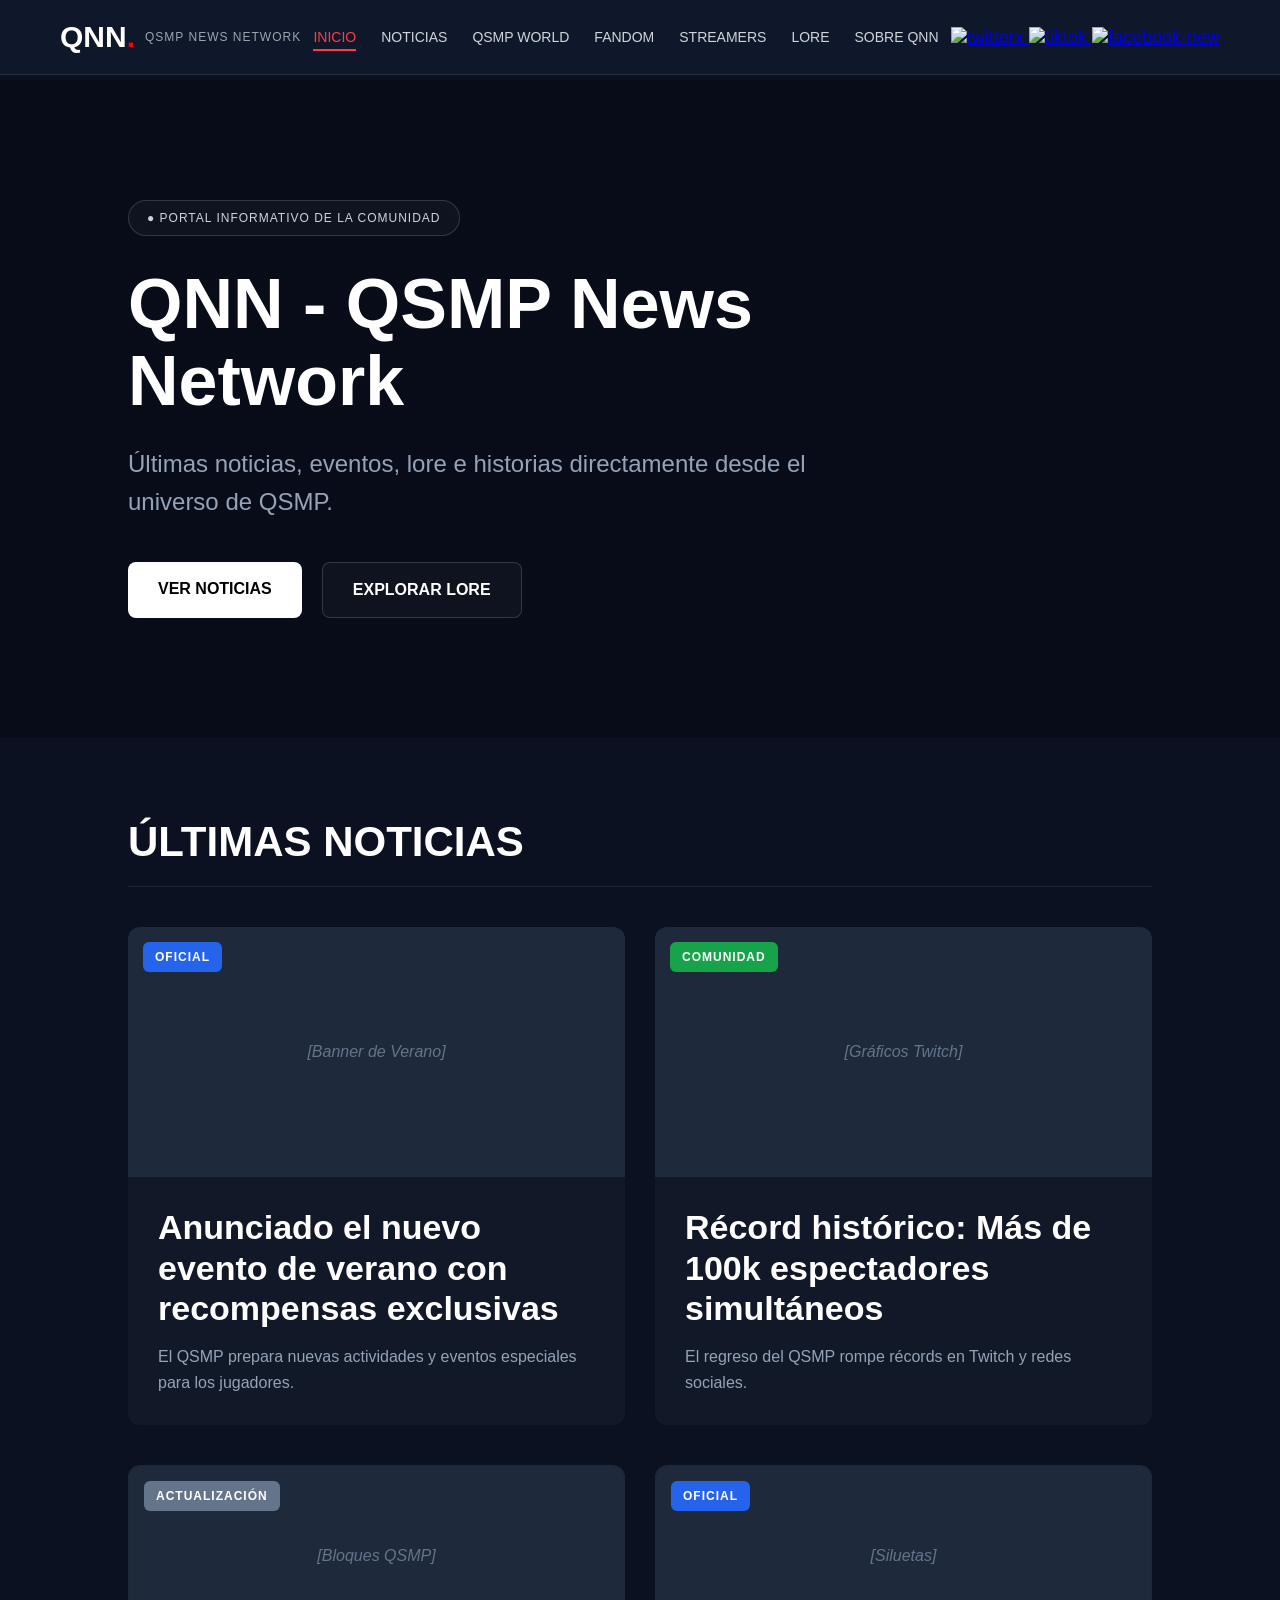
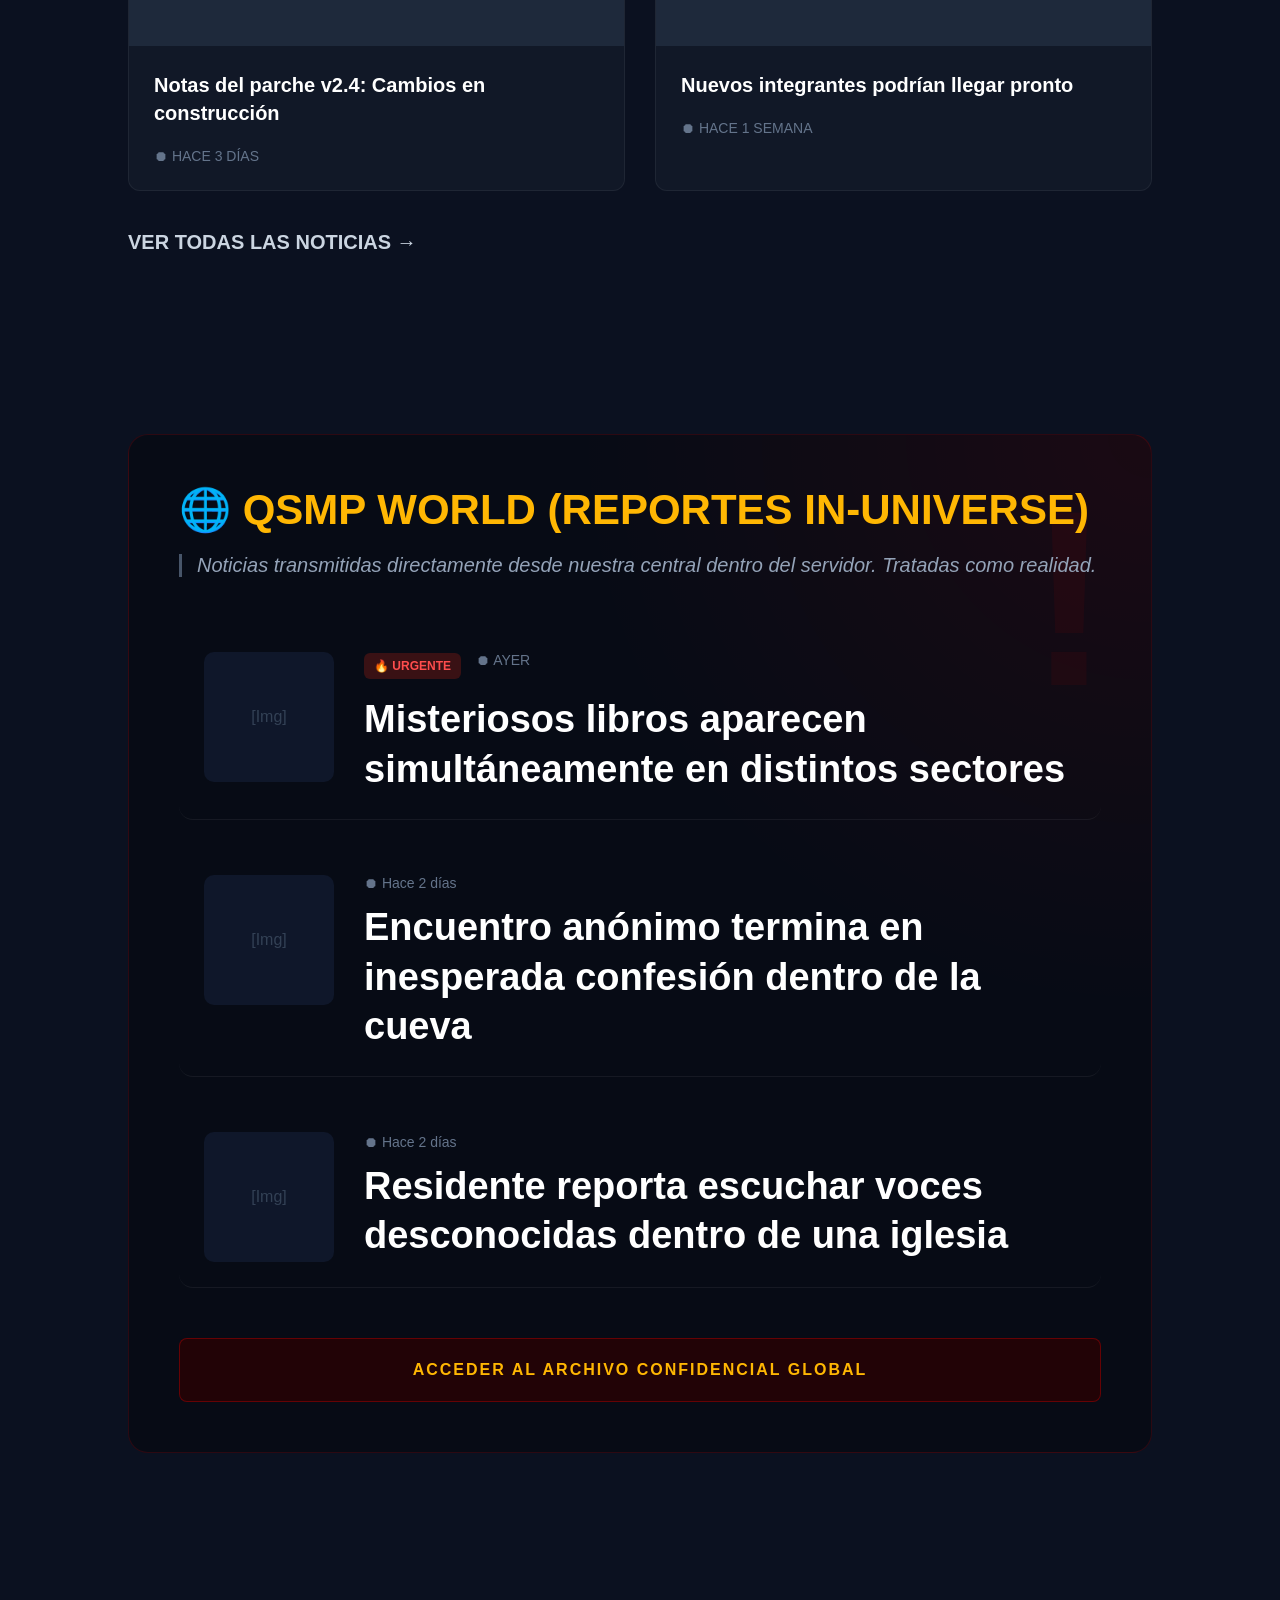
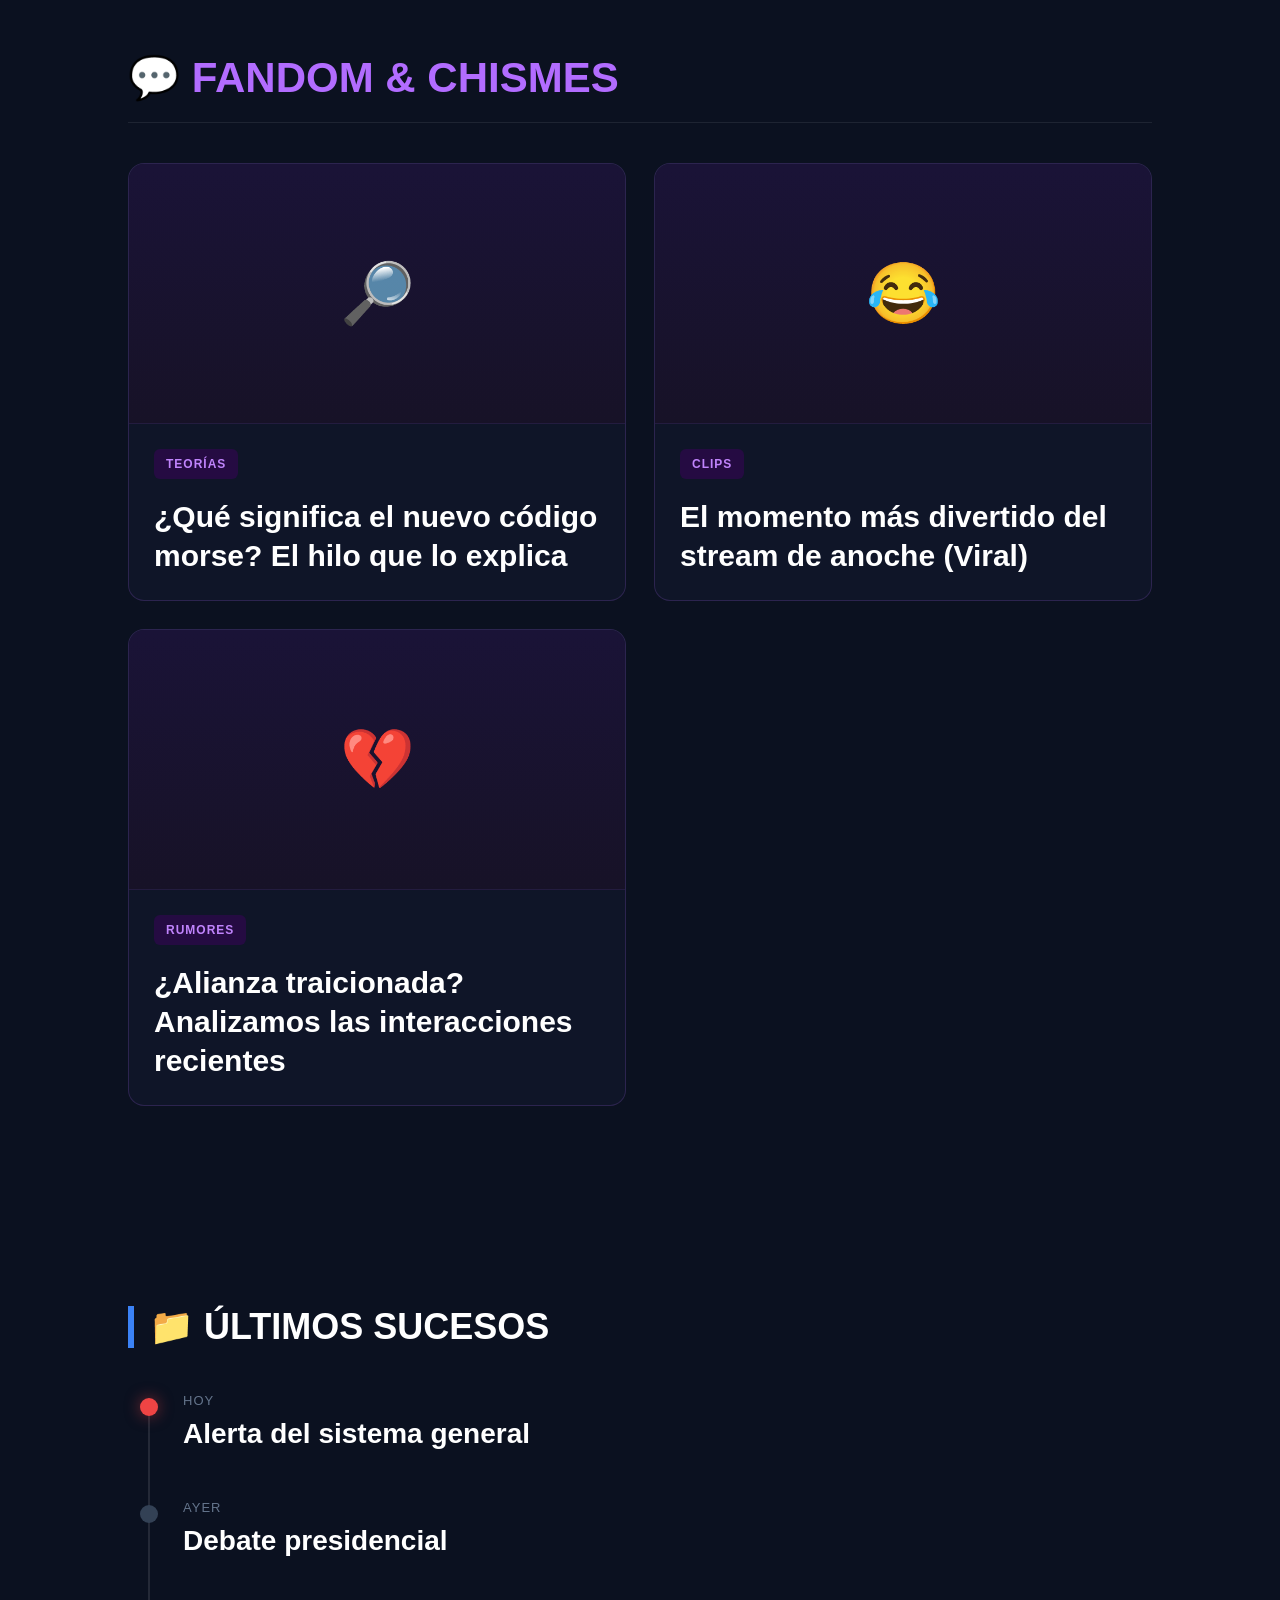
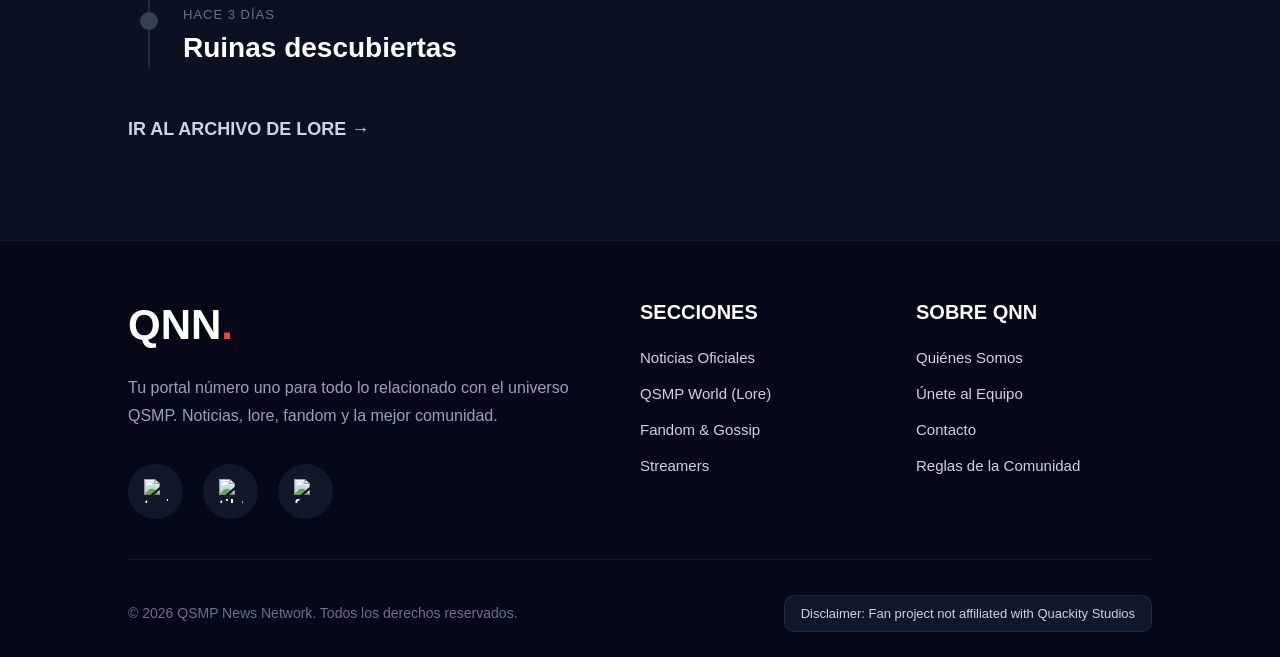
==== index.html @ 2845b3a2 "Primer commit QNN" ====
<!DOCTYPE html>
<html lang="es">
<head>
    <meta charset="UTF-8">
    <title>QNN - QSMP News Network</title>
    <link rel="stylesheet" href="styles.css">
</head>
<body>

<header class="header">
    <div class="container">

        <!-- Logo -->
        <div class="logo">
            <span class="qnn">QNN<span class="dot">.</span></span>
            <span class="subtitle">QSMP NEWS NETWORK</span>
        </div>

        <!-- Menú -->
        <nav class="nav" id="nav">
            <ul>
                <li><a href="index.html" class="active">INICIO</a></li>
                <li><a href="noticias.html">NOTICIAS</a></li>
                <li><a href="world.html">QSMP WORLD</a></li>
                <li><a href="fandom.html">FANDOM</a></li>
                <li><a href="streamers.html">STREAMERS</a></li>
                <li><a href="#">LORE</a></li>
                <li><a href="#">SOBRE QNN</a></li>
            </ul>
        </nav>

        <!-- Iconos -->
        <div class="icons">
            <a href="https://x.com/QNNbreaking">
            <img width="24" height="24" src="https://img.icons8.com/forma-thin/24/FFFFFF/twitterx.png" alt="twitterx"/>
            </a>
            <a href="#">
            <img width="24" height="24" src="https://img.icons8.com/forma-thin/24/FFFFFF/tiktok.png" alt="tiktok"/>
            </a>
            <a href="https://www.facebook.com/QNNbreaking">
            <img width="24" height="24" src="https://img.icons8.com/forma-thin/24/FFFFFF/facebook-new.png" alt="facebook-new"/>
            </a>
        </div>
        <!-- Botón hamburguesa -->
        <div class="menu-toggle" id="menu-toggle">
            ☰
        </div>
    </div>



</header>


<!-- HERO SECTION -->

<section class="hero">

    <div class="hero-content">

        <!-- Etiqueta -->
        <div class="hero-badge">
            ● PORTAL INFORMATIVO DE LA COMUNIDAD
        </div>

        <!-- Título -->
        <h1>
            QNN - QSMP News Network
        </h1>

        <!-- Descripción -->
        <p>
            Últimas noticias, eventos, lore e historias directamente desde el universo de QSMP.
        </p>

        <!-- Botones -->
        <div class="hero-buttons">

            <a href="noticias.html" class="btn-primary">
                VER NOTICIAS
            </a>

            <a href="world.html" class="btn-secondary">
                EXPLORAR LORE
            </a>

        </div>

    </div>

</section>


<!-- ========================= -->
<!-- ÚLTIMAS NOTICIAS -->
<!-- ========================= -->

<section class="news-section">

    <!-- TÍTULO -->
    <div class="section-title">
        ÚLTIMAS NOTICIAS
    </div>

    <!-- GRID PRINCIPAL -->
    <div class="news-grid">

        <!-- CARD GRANDE 1 -->
        <article class="news-card">

            <div class="news-image">

                <span class="tag official">
                    OFICIAL
                </span>

                <div class="placeholder">
                    [Banner de Verano]
                </div>

            </div>

            <div class="news-content">

                <h3>
                    Anunciado el nuevo evento de verano con recompensas exclusivas
                </h3>

                <p>
                    El QSMP prepara nuevas actividades y eventos especiales para los jugadores.
                </p>

            </div>

        </article>

        <!-- CARD GRANDE 2 -->
        <article class="news-card">

            <div class="news-image">

                <span class="tag community">
                    COMUNIDAD
                </span>

                <div class="placeholder">
                    [Gráficos Twitch]
                </div>

            </div>

            <div class="news-content">

                <h3>
                    Récord histórico: Más de 100k espectadores simultáneos
                </h3>

                <p>
                    El regreso del QSMP rompe récords en Twitch y redes sociales.
                </p>

            </div>

        </article>

    </div>

    <!-- MINI CARDS -->
    <div class="mini-news-grid">

        <!-- MINI CARD -->
        <article class="mini-card">

            <div class="mini-image">

                <span class="tag update">
                    ACTUALIZACIÓN
                </span>

                <div class="placeholder">
                    [Bloques QSMP]
                </div>

            </div>

            <div class="mini-content">

                <h4>
                    Notas del parche v2.4: Cambios en construcción
                </h4>

                <span class="news-date">
                    ⏺ HACE 3 DÍAS
                </span>

            </div>

        </article>

        <!-- MINI CARD -->
        <article class="mini-card">

            <div class="mini-image">

                <span class="tag official">
                    OFICIAL
                </span>

                <div class="placeholder">
                    [Siluetas]
                </div>

            </div>

            <div class="mini-content">

                <h4>
                    Nuevos integrantes podrían llegar pronto
                </h4>

                <span class="news-date">
                    ⏺ HACE 1 SEMANA
                </span>

            </div>

        </article>

    </div>

    <!-- BOTÓN -->
    <div class="view-more">
        <a href="noticias.html">
            VER TODAS LAS NOTICIAS →
        </a>
    </div>

</section>


<!-- ========================= -->
<!-- QSMP WORLD -->
<!-- ========================= -->

<section class="world-section">

    <!-- DECORACIÓN -->
    <div class="world-bg-symbol">
        !
    </div>

    <!-- HEADER -->
    <div class="world-header">

        <h2>
            🌐 QSMP WORLD (REPORTES IN-UNIVERSE)
        </h2>

        <p>
            Noticias transmitidas directamente desde nuestra central dentro del servidor. Tratadas como realidad.
        </p>

    </div>

    <!-- LISTA -->
    <div class="world-list">

        <!-- NOTICIA 1 -->
        <a href="noticia1.html" class="world-link">

            <article class="world-item">

                <div class="world-image">
                    [Img]
                </div>

                <div class="world-content">

                    <div class="world-meta">

                        <span class="urgent">
                            🔥 URGENTE
                        </span>

                        <span class="world-date">
                            ⏺ AYER
                        </span>

                    </div>

                    <h3>
                        Misteriosos libros aparecen simultáneamente en distintos sectores
                    </h3>

                </div>

            </article>

        </a>

        <!-- NOTICIA 2 -->
        <a href="noticia2.html" class="world-link">

            <article class="world-item">

                <div class="world-image">
                    [Img]
                </div>

                <div class="world-content">

                    <span class="world-date">
                        ⏺ Hace 2 días
                    </span>

                    <h3>
                        Encuentro anónimo termina en inesperada confesión dentro de la cueva
                    </h3>

                </div>

            </article>

        </a>

        <!-- NOTICIA 3 -->
        <a href="noticia3.html" class="world-link">

            <article class="world-item">

                <div class="world-image">
                    [Img]
                </div>

                <div class="world-content">

                    <span class="world-date">
                        ⏺ Hace 2 días
                    </span>

                    <h3>
                        Residente reporta escuchar voces desconocidas dentro de una iglesia
                    </h3>

                </div>

            </article>

        </a>

    </div>

    <!-- BOTÓN -->
    <div class="world-button">

        <a href="world.html">
            ACCEDER AL ARCHIVO CONFIDENCIAL GLOBAL
        </a>

    </div>

</section>

<!-- ========================= -->
<!-- FANDOM & CHISMES -->
<!-- ========================= -->

<section class="fandom-section">

    <!-- TÍTULO -->
    <div class="fandom-title">
        💬 FANDOM & CHISMES
    </div>

    <!-- GRID -->
    <div class="fandom-grid">

        <!-- CARD 1 -->
        <a href="teoria1.html" class="fandom-link">

            <article class="fandom-card">

                <div class="fandom-image">
                    🔎
                </div>

                <div class="fandom-content">

                    <span class="fandom-tag">
                        TEORÍAS
                    </span>

                    <h3>
                        ¿Qué significa el nuevo código morse? El hilo que lo explica
                    </h3>

                </div>

            </article>

        </a>

        <!-- CARD 2 -->
        <a href="clip1.html" class="fandom-link">

            <article class="fandom-card">

                <div class="fandom-image">
                    😂
                </div>

                <div class="fandom-content">

                    <span class="fandom-tag">
                        CLIPS
                    </span>

                    <h3>
                        El momento más divertido del stream de anoche (Viral)
                    </h3>

                </div>

            </article>

        </a>

        <!-- CARD 3 -->
        <a href="rumor1.html" class="fandom-link">

            <article class="fandom-card">

                <div class="fandom-image">
                    💔
                </div>

                <div class="fandom-content">

                    <span class="fandom-tag">
                        RUMORES
                    </span>

                    <h3>
                        ¿Alianza traicionada? Analizamos las interacciones recientes
                    </h3>

                </div>

            </article>

        </a>

    </div>

</section>


<!-- ========================= -->
<!-- ÚLTIMOS SUCESOS -->
<!-- ========================= -->

<section class="timeline-section">

    <!-- TÍTULO -->
    <div class="timeline-title">
        📁 ÚLTIMOS SUCESOS
    </div>

    <!-- TIMELINE -->
    <div class="timeline">

        <!-- ITEM -->
        <a href="suceso1.html" class="timeline-link">

            <div class="timeline-item active">

                <div class="timeline-dot"></div>

                <div class="timeline-content">

                    <span class="timeline-date">
                        HOY
                    </span>

                    <h3>
                        Alerta del sistema general
                    </h3>

                </div>

            </div>

        </a>

        <!-- ITEM -->
        <a href="suceso2.html" class="timeline-link">

            <div class="timeline-item">

                <div class="timeline-dot"></div>

                <div class="timeline-content">

                    <span class="timeline-date">
                        AYER
                    </span>

                    <h3>
                        Debate presidencial
                    </h3>

                </div>

            </div>

        </a>

        <!-- ITEM -->
        <a href="suceso3.html" class="timeline-link">

            <div class="timeline-item">

                <div class="timeline-dot"></div>

                <div class="timeline-content">

                    <span class="timeline-date">
                        HACE 3 DÍAS
                    </span>

                    <h3>
                        Ruinas descubiertas
                    </h3>

                </div>

            </div>

        </a>

    </div>

    <!-- BOTÓN -->
    <div class="timeline-button">

        <a href="lore.html">
            IR AL ARCHIVO DE LORE →
        </a>

    </div>

</section>


<!-- ========================= -->
<!-- FOOTER -->
<!-- ========================= -->

<footer class="footer">

    <div class="footer-container">

        <!-- IZQUIERDA -->
        <div class="footer-brand">

            <h2>
                QNN<span>.</span>
            </h2>

            <p>
                Tu portal número uno para todo lo relacionado con el universo QSMP. Noticias, lore, fandom y la mejor comunidad.
            </p>

            <!-- REDES -->
            <div class="footer-socials">

                <a href="https://x.com/QNNbreaking">
                    <img width="24" height="24" src="https://img.icons8.com/forma-thin/24/FFFFFF/twitterx.png" alt="twitterx"/>
                </a>

                <a href="#">
                    <img width="24" height="24" src="https://img.icons8.com/forma-thin/24/FFFFFF/tiktok.png" alt="tiktok"/>
                </a>

                <a href="https://www.facebook.com/profile.php?id=61589616034945">
                    <img width="24" height="24" src="https://img.icons8.com/forma-thin/24/FFFFFF/facebook-new.png" alt="facebook-new"/>
                </a>

            </div>

        </div>

        <!-- SECCIONES -->
        <div class="footer-links">

            <h3>
                SECCIONES
            </h3>

            <ul>

                <li>
                    <a href="noticias.html">
                        Noticias Oficiales
                    </a>
                </li>

                <li>
                    <a href="world.html">
                        QSMP World (Lore)
                    </a>
                </li>

                <li>
                    <a href="fandom.html">
                        Fandom & Gossip
                    </a>
                </li>

                <li>
                    <a href="streamers.html">
                        Streamers
                    </a>
                </li>

            </ul>

        </div>

        <!-- SOBRE -->
        <div class="footer-links">

            <h3>
                SOBRE QNN
            </h3>

            <ul>

                <li>
                    <a href="about.html">
                        Quiénes Somos
                    </a>
                </li>

                <li>
                    <a href="join.html">
                        Únete al Equipo
                    </a>
                </li>

                <li>
                    <a href="contacto.html">
                        Contacto
                    </a>
                </li>

                <li>
                    <a href="reglas.html">
                        Reglas de la Comunidad
                    </a>
                </li>

            </ul>

        </div>

    </div>

    <!-- BOTTOM -->
    <div class="footer-bottom">

        <p>
            © 2026 QSMP News Network. Todos los derechos reservados.
        </p>

        <div class="footer-disclaimer">
            Disclaimer: Fan project not affiliated with Quackity Studios
        </div>

    </div>

</footer>


<script src="script.js"></script>
</body>
</html>
---- styles.css ----
/* RESET */
*{
    margin:0;
    padding:0;
    box-sizing:border-box;
}

body{
    font-family: Arial, sans-serif;
    background:#0b1120;
    padding-top:80px;
}

/* HEADER */
.header{
    position:fixed;
    top:0;
    width:100%;
    background:#0f172a;
    z-index:1000;
    border-bottom:1px solid rgba(255,255,255,0.1);
}

/* CONTENEDOR */
.container{
    max-width:1200px;
    margin:auto;
    padding:20px;
    display:flex;
    justify-content:space-between;
    align-items:center;
    position:relative;
}

/* LOGO */
.logo{
    display:flex;
    align-items:center;
    gap:10px;
}

.qnn{
    font-size:30px;
    font-weight:bold;
    color:white;
}

.dot{
    color:red;
}

.subtitle{
    color:#9ca3af;
    font-size:12px;
    letter-spacing:1px;
}

/* MENÚ */
.nav ul{
    display:flex;
    list-style:none;
    gap:25px;
}

.nav a{
    text-decoration:none;
    color:#d1d5db;
    font-size:14px;
    transition:0.3s;
}

.nav a:hover{
    color:white;
}

.nav a.active{
    color:#ff3b3b;
    border-bottom:2px solid #ff3b3b;
    padding-bottom:4px;
}

/* ICONOS */
.icons{
    color:white;
    font-size:18px;
}

/* HAMBURGUESA */
.menu-toggle{
    display:none;
    color:white;
    font-size:30px;
    cursor:pointer;
}

/* RESPONSIVE */
@media (max-width: 900px){

    /* MOSTRAR HAMBURGUESA */
    .menu-toggle{
        display:block;
    }

    /* OCULTAR MENÚ NORMAL */
    .nav{
        display:none;
        position:absolute;
        top:80px;
        right:20px;
        background:#111827;
        width:220px;
        padding:20px;
        border-radius:10px;
        box-shadow:0 5px 20px rgba(0,0,0,0.5);
        margin-left:auto;
    }

    /* MENÚ ACTIVO */
    .nav.active{
        display:block;
    }

    .nav ul{
        flex-direction:column;
        gap:20px;
    }

    /* OCULTAR ICONOS */
    .icons{
        display:none;
    }
}


/* HERO */

.hero{
    min-height:500px;
    display:flex;
    align-items:center;
    padding:120px 10%;
    background:
        linear-gradient(rgba(8,12,25,0.9), rgba(8,12,25,0.9)),
        url('https://www.transparenttextures.com/patterns/cubes.png');

    background-color:#0b1120;
    color:white;
}

/* CONTENIDO */

.hero-content{
    max-width:700px;
}

/* BADGE */

.hero-badge{
    display:inline-block;
    padding:10px 18px;
    border:1px solid rgba(255,255,255,0.15);
    border-radius:50px;
    font-size:12px;
    letter-spacing:1px;
    margin-bottom:30px;
    color:#cbd5e1;
    background:rgba(255,255,255,0.03);
}

/* TÍTULO */

.hero h1{
    font-size:70px;
    line-height:1.1;
    margin-bottom:25px;
    font-weight:800;
}

/* DESCRIPCIÓN */

.hero p{
    font-size:24px;
    color:#94a3b8;
    margin-bottom:40px;
    line-height:1.6;
}

/* BOTONES */

.hero-buttons{
    display:flex;
    gap:20px;
}

/* BOTÓN PRINCIPAL */

.btn-primary{
    background:white;
    color:black;
    padding:18px 30px;
    border-radius:8px;
    text-decoration:none;
    font-weight:bold;
    transition:0.3s;
}

.btn-primary:hover{
    transform:translateY(-3px);
}

/* BOTÓN SECUNDARIO */

.btn-secondary{
    border:1px solid rgba(255,255,255,0.15);
    color:white;
    padding:18px 30px;
    border-radius:8px;
    text-decoration:none;
    font-weight:bold;
    transition:0.3s;
    background:rgba(255,255,255,0.03);
}

.btn-secondary:hover{
    background:rgba(255,255,255,0.08);
}


@media (max-width:900px){

    .hero{
        padding:120px 7%;
        min-height:auto;
    }

    .hero h1{
        font-size:45px;
    }

    .hero p{
        font-size:18px;
    }

    .hero-buttons{
        flex-direction:column;
    }

    .btn-primary,
    .btn-secondary{
        width:100%;
        text-align:center;
    }
}

/* ========================= */
/* NEWS SECTION */
/* ========================= */

.news-section{
    padding:80px 10%;
    color:white;
}

/* TÍTULO */

.section-title{
    font-size:42px;
    font-weight:800;
    margin-bottom:40px;
    padding-bottom:20px;
    border-bottom:1px solid rgba(255,255,255,0.08);
}

/* ========================= */
/* GRID GRANDE */
/* ========================= */

.news-grid{
    display:grid;
    grid-template-columns:repeat(2, 1fr);
    gap:30px;
    margin-bottom:40px;
}

/* CARD GRANDE */

.news-card{
    background:#111827;
    border-radius:12px;
    overflow:hidden;
    transition:0.3s;
    cursor:pointer;
}

.news-card:hover{
    transform:translateY(-5px);
}

/* IMAGEN */

.news-image{
    height:250px;
    background:#1e293b;
    position:relative;
    display:flex;
    align-items:center;
    justify-content:center;
}

/* CONTENIDO */

.news-content{
    padding:30px;
}

.news-content h3{
    font-size:34px;
    line-height:1.2;
    margin-bottom:15px;
}

.news-content p{
    color:#94a3b8;
    font-size:16px;
    line-height:1.6;
}

/* ========================= */
/* MINI GRID */
/* ========================= */

.mini-news-grid{
    display:grid;
    grid-template-columns:repeat(2, 1fr);
    gap:30px;
    margin-bottom:40px;
}

/* MINI CARD */

.mini-card{
    background:#111827;
    border-radius:12px;
    overflow:hidden;
    border:1px solid rgba(255,255,255,0.06);
    transition:0.3s;
}

.mini-card:hover{
    transform:translateY(-5px);
}

/* MINI IMAGE */

.mini-image{
    height:180px;
    background:#1e293b;
    position:relative;
    display:flex;
    align-items:center;
    justify-content:center;
}

/* MINI CONTENT */

.mini-content{
    padding:25px;
}

.mini-content h4{
    font-size:20px;
    line-height:1.4;
    margin-bottom:20px;
}

/* FECHA */

.news-date{
    color:#64748b;
    font-size:14px;
}

/* ========================= */
/* TAGS */
/* ========================= */

.tag{
    position:absolute;
    top:15px;
    left:15px;
    padding:8px 12px;
    border-radius:6px;
    font-size:12px;
    font-weight:bold;
    letter-spacing:1px;
}

.official{
    background:#2563eb;
}

.community{
    background:#16a34a;
}

.update{
    background:#475569;
}

/* PLACEHOLDER */

.placeholder{
    color:#64748b;
    font-style:italic;
}

/* ========================= */
/* BOTÓN */
/* ========================= */

.view-more a{
    color:#cbd5e1;
    text-decoration:none;
    font-weight:bold;
    font-size:20px;
    transition:0.3s;
}

.view-more a:hover{
    color:white;
}

@media (max-width:900px){

    .news-grid,
    .mini-news-grid{
        grid-template-columns:1fr;
    }

    .section-title{
        font-size:30px;
    }

    .news-content h3{
        font-size:26px;
    }

    .mini-content h4{
        font-size:18px;
    }
}


/* ========================= */
/* QSMP WORLD */
/* ========================= */

.world-section{
    position:relative;
    margin:100px 10%;
    padding:50px;
    border:1px solid rgba(255,0,0,0.15);
    border-radius:20px;

    background:
        radial-gradient(circle at top right, rgba(255,0,0,0.08), transparent 40%),
        #070b15;

    overflow:hidden;
}

/* SÍMBOLO DECORATIVO */

.world-bg-symbol{
    position:absolute;
    top:20px;
    right:40px;
    font-size:250px;
    color:rgba(255,0,0,0.06);
    font-weight:bold;
    pointer-events:none;
}

/* HEADER */

.world-header{
    margin-bottom:50px;
    position:relative;
    z-index:2;
}

.world-header h2{
    color:#ffb703;
    font-size:42px;
    margin-bottom:20px;
    font-weight:800;
}

.world-header p{
    color:#94a3b8;
    font-size:20px;
    border-left:3px solid #475569;
    padding-left:15px;
    font-style:italic;
}

/* LISTA */

.world-list{
    display:flex;
    flex-direction:column;
    gap:30px;
    position:relative;
    z-index:2;
}

/* LINK COMPLETO */

.world-link{
    text-decoration:none;
    display:block;
    cursor:pointer;
}

/* ITEM */

.world-item{
    display:flex;
    gap:30px;
    padding:25px;
    border-radius:14px;
    border-bottom:1px solid rgba(255,255,255,0.06);
    transition:0.3s;
}

/* HOVER */

.world-link:hover .world-item{
    background:rgba(255,255,255,0.02);
    transform:translateY(-3px);
}

/* IMAGEN */

.world-image{
    width:130px;
    height:130px;
    background:#0f172a;
    border-radius:10px;
    display:flex;
    align-items:center;
    justify-content:center;
    color:#334155;
    flex-shrink:0;
}

/* CONTENIDO */

.world-content{
    display:flex;
    flex-direction:column;
    justify-content:center;
}

/* META */

.world-meta{
    display:flex;
    align-items:center;
    gap:15px;
    margin-bottom:15px;
}

/* URGENTE */

.urgent{
    background:#7f1d1d;
    color:#ff4d4d;
    padding:6px 10px;
    border-radius:6px;
    font-size:12px;
    font-weight:bold;
}

/* FECHA */

.world-date{
    color:#64748b;
    font-size:14px;
    margin-bottom:12px;
}

/* TITULARES */

.world-content h3{
    color:white;
    font-size:38px;
    line-height:1.3;
    font-weight:800;
    transition:0.3s;
}

/* CAMBIO DE COLOR AL HOVER */

.world-link:hover h3{
    color:#ffb703;
}

/* BOTÓN */

.world-button{
    margin-top:50px;
}

.world-button a{
    display:block;
    width:100%;
    text-align:center;
    padding:22px;
    background:#220306;
    border:1px solid rgba(255,0,0,0.3);
    border-radius:8px;
    color:#ffb703;
    text-decoration:none;
    font-weight:bold;
    letter-spacing:2px;
    transition:0.3s;
}

.world-button a:hover{
    background:#320408;
}

/* ========================= */
/* RESPONSIVE */
/* ========================= */

@media (max-width:900px){

    .world-section{
        padding:30px;
    }

    .world-item{
        flex-direction:column;
    }

    .world-image{
        width:100%;
        height:200px;
    }

    .world-header h2{
        font-size:28px;
    }

    .world-content h3{
        font-size:24px;
    }

    .world-bg-symbol{
        font-size:140px;
    }

}

/* ========================= */
/* FANDOM SECTION */
/* ========================= */

.fandom-section{
    padding:100px 10%;
    color:white;
}

/* TÍTULO */

.fandom-title{
    font-size:42px;
    font-weight:800;
    margin-bottom:40px;
    padding-bottom:20px;
    border-bottom:1px solid rgba(255,255,255,0.08);
    color:#b26cff;
}

/* GRID */

.fandom-grid{
    display:grid;
    grid-template-columns:repeat(3, 1fr);
    gap:30px;
}

/* LINK */

.fandom-link{
    text-decoration:none;
    display:block;
}

/* CARD */

.fandom-card{
    background:#111827;
    border-radius:14px;
    overflow:hidden;
    transition:0.3s;
    border:1px solid rgba(178,108,255,0.08);
}

.fandom-link:hover .fandom-card{
    transform:translateY(-5px);
    border-color:rgba(178,108,255,0.25);
}

/* IMAGEN */

.fandom-image{
    height:220px;
    background:#1a0f35;
    display:flex;
    align-items:center;
    justify-content:center;
    font-size:55px;
    border-bottom:1px solid rgba(255,255,255,0.04);
}

/* CONTENIDO */

.fandom-content{
    padding:25px;
}

/* TAG */

.fandom-tag{
    display:inline-block;
    margin-bottom:18px;
    background:#34115f;
    color:#c084fc;
    padding:7px 12px;
    border-radius:6px;
    font-size:12px;
    font-weight:bold;
    letter-spacing:1px;
}

/* TITULAR */

.fandom-content h3{
    font-size:30px;
    line-height:1.3;
    color:white;
    transition:0.3s;
}

/* HOVER TITULAR */

.fandom-link:hover h3{
    color:#d8b4fe;
}

/* ========================= */
/* RESPONSIVE */
/* ========================= */

@media (max-width:900px){

    .fandom-grid{
        grid-template-columns:1fr;
    }

    .fandom-title{
        font-size:30px;
    }

    .fandom-content h3{
        font-size:22px;
    }

    .fandom-image{
        height:180px;
        font-size:45px;
    }

}



/* ========================= */
/* TIMELINE SECTION */
/* ========================= */

.timeline-section{
    padding:100px 10%;
    color:white;
}

/* TÍTULO */

.timeline-title{
    font-size:36px;
    font-weight:800;
    margin-bottom:50px;
    padding-left:15px;
    border-left:6px solid #3b82f6;
}

/* TIMELINE */

.timeline{
    position:relative;
    margin-left:12px;
}

/* LÍNEA */

.timeline::before{
    content:"";
    position:absolute;
    left:8px;
    top:0;
    width:2px;
    height:100%;
    background:rgba(255,255,255,0.1);
}

/* LINK */

.timeline-link{
    text-decoration:none;
    display:block;
}

/* ITEM */

.timeline-item{
    position:relative;
    display:flex;
    gap:25px;
    margin-bottom:50px;
    transition:0.3s;
}

/* DOT */

.timeline-dot{
    width:18px;
    height:18px;
    border-radius:50%;
    background:#334155;
    position:relative;
    z-index:2;
    flex-shrink:0;
}

/* ITEM ACTIVO */

.timeline-item.active .timeline-dot{
    background:#ef4444;
    box-shadow:0 0 15px rgba(239,68,68,0.5);
}

/* CONTENIDO */

.timeline-content{
    transform:translateY(-5px);
}

/* FECHA */

.timeline-date{
    display:block;
    color:#64748b;
    font-size:13px;
    margin-bottom:10px;
    letter-spacing:1px;
}

/* TITULAR */

.timeline-content h3{
    color:white;
    font-size:28px;
    transition:0.3s;
}

/* HOVER */

.timeline-link:hover .timeline-content h3{
    color:#60a5fa;
}

.timeline-link:hover .timeline-item{
    transform:translateX(5px);
}

/* BOTÓN */

.timeline-button{
    margin-top:30px;
}

.timeline-button a{
    color:#cbd5e1;
    text-decoration:none;
    font-weight:bold;
    font-size:18px;
    transition:0.3s;
}

.timeline-button a:hover{
    color:white;
}

/* ========================= */
/* RESPONSIVE */
/* ========================= */

@media (max-width:900px){

    .timeline-title{
        font-size:28px;
    }

    .timeline-content h3{
        font-size:22px;
    }

}


/* ========================= */
/* FOOTER */
/* ========================= */

.footer{
    padding:60px 10% 25px;
    background:#050816;
    color:white;
    border-top:1px solid rgba(255,255,255,0.06);
}

/* CONTENEDOR */

.footer-container{
    display:grid;
    grid-template-columns:2fr 1fr 1fr;
    gap:40px;
    margin-bottom:40px;
}

/* LOGO */

.footer-brand h2{
    font-size:42px;
    margin-bottom:25px;
    font-weight:800;
}

.footer-brand span{
    color:#ff3b3b;
}

/* TEXTO */

.footer-brand p{
    color:#94a3b8;
    font-size:16px;
    line-height:1.7;
    max-width:550px;
}

/* REDES */

.footer-socials{
    display:flex;
    gap:20px;
    margin-top:35px;
}

.footer-socials a{
    width:55px;
    height:55px;
    border-radius:50%;
    background:#111827;
    display:flex;
    align-items:center;
    justify-content:center;
    text-decoration:none;
    color:white;
    font-size:22px;
    transition:0.3s;
}

.footer-socials a:hover{
    background:#1e293b;
    transform:translateY(-3px);
}

/* LINKS */

.footer-links h3{
    margin-bottom:25px;
    font-size:20px;
}

.footer-links ul{
    list-style:none;
}

.footer-links li{
    margin-bottom:18px;
}

.footer-links a{
    text-decoration:none;
    color:#cbd5e1;
    font-size:15px;
    transition:0.3s;
}

.footer-links a:hover{
    color:white;
}

/* BOTTOM */

.footer-bottom{
    border-top:1px solid rgba(255,255,255,0.06);
    padding-top:35px;
    display:flex;
    justify-content:space-between;
    align-items:center;
    gap:20px;
    flex-wrap:wrap;
}

/* COPYRIGHT */

.footer-bottom p{
    color:#64748b;
    font-size:14px;
}

/* DISCLAIMER */

.footer-disclaimer{
    padding:10px 16px;
    border-radius:10px;
    border:1px solid rgba(255,255,255,0.08);
    background:#0f172a;
    color:#cbd5e1;
    font-size:13px;
}

/* ========================= */
/* RESPONSIVE */
/* ========================= */

@media (max-width:900px){

    .footer-container{
        grid-template-columns:1fr;
    }

    .footer-brand h2{
        font-size:42px;
    }

    .footer-brand p{
        font-size:18px;
    }

    .footer-links h3{
        font-size:22px;
    }

    .footer-links a{
        font-size:18px;
    }

    .footer-bottom{
        flex-direction:column;
        align-items:flex-start;
    }

}

/* PÁGINAS */

.page{

padding:

180px
10%
100px;

color:white;

}

.page h1{

font-size:60px;

margin-bottom:20px;

}

.page p{

font-size:22px;

color:#94a3b8;

}

/* ========================= */
/* HEADER NOTICIAS */
/* ========================= */

.news-page-header{

padding:

180px
10%
70px;

color:white;

}

/* TEXTO */

.news-header-content{

padding-bottom:50px;

border-bottom:

1px solid rgba(255,255,255,0.08);

}

.news-header-content h1{

font-size:58px;

font-weight:800;

margin-bottom:20px;

}

.news-header-content p{

font-size:22px;

color:#94a3b8;

max-width:850px;

line-height:1.7;

}

/* FILTROS */

.news-filters{

display:flex;

gap:12px;

flex-wrap:wrap;

margin-top:40px;

}

/* BOTÓN */

.filter{

background:#111827;

border:

1px solid rgba(255,255,255,0.08);

padding:

14px 24px;

border-radius:999px;

color:#94a3b8;

cursor:pointer;

font-size:13px;

font-weight:700;

transition:0.3s;

}

/* HOVER */

.filter:hover{

background:#172554;

color:white;

}

/* ACTIVO */

.filter.active{

background:#2563eb;

color:white;

border-color:#2563eb;

}

@media (max-width:900px){

.news-page-header{

padding:

140px
8%
60px;

}

.news-header-content h1{

font-size:36px;

}

.news-header-content p{

font-size:18px;

}

.filter{

width:100%;

text-align:center;

}

}

/* ========================= */
/* GRID ARTÍCULOS */
/* ========================= */

.news-list{

padding:

0 10% 100px;

display:grid;

grid-template-columns:

repeat(2,1fr);

gap:25px;

}

/* LINK */

.article-link{

text-decoration:none;

display:block;

}

/* CARD */

.article-card{

background:#111827;

border-radius:12px;

overflow:hidden;

transition:.3s;

}

.article-link:hover .article-card{

transform:translateY(-5px);

}

/* IMAGEN */

.article-image{

height:250px;

background:#1f2937;

position:relative;

display:flex;

justify-content:center;

align-items:center;

}

/* PLACEHOLDER */

.article-placeholder{

color:#64748b;

font-style:italic;

}

/* TAG */

.article-tag{

position:absolute;

top:16px;

left:16px;

padding:

8px
12px;

border-radius:6px;

font-size:11px;

font-weight:700;

}

/* COLORES */

.official{

background:#2563eb;

color:white;

}

.community{

background:#16a34a;

color:white;

}

.update{

background:#64748b;

color:white;

}

/* CONTENIDO */

.article-content{

padding:28px;

}

.article-content h3{

color:white;

font-size:24px;

line-height:1.35;

margin-bottom:28px;

transition:.3s;

}

.article-link:hover h3{

color:#60a5fa;

}

/* FECHA */

.article-date{

color:#64748b;

font-size:14px;

}

@media (max-width:900px){

.news-list{

grid-template-columns:

1fr;

}

.article-content h3{

font-size:20px;

}

.article-image{

height:200px;

}

}

/* ========================= */
/* HERO WORLD */
/* ========================= */

.world-hero{

padding:

180px
10%
100px;

}

/* CONTENEDOR */

.world-hero-content{

padding:

80px;

border-radius:24px;

position:relative;

overflow:hidden;

background:

linear-gradient(
180deg,
rgba(35,0,8,.7),
rgba(10,5,15,.95)
),

url("https://www.transparenttextures.com/patterns/cubes.png");

border:

1px solid rgba(255,0,0,.15);

text-align:center;

}

/* CÍRCULO DECORATIVO */

.world-hero-content::before{

content:"";

position:absolute;

top:-100px;

right:-100px;

width:350px;

height:350px;

border-radius:50%;

border:

40px solid rgba(255,0,0,.05);

}

/* ICONO */

.world-icon{

font-size:80px;

margin-bottom:30px;

color:#ffb703;

}

/* TÍTULO */

.world-hero h1{

font-size:72px;

font-weight:900;

color:#ffb703;

margin-bottom:30px;

letter-spacing:3px;

}

/* TEXTO */

.world-hero p{

max-width:1000px;

margin:auto;

color:#cbd5e1;

font-size:28px;

line-height:1.8;

}

@media (max-width:900px){

.world-hero{

padding:

140px
8%
80px;

}

.world-hero-content{

padding:50px;

}

.world-icon{

font-size:50px;

}

.world-hero h1{

font-size:38px;

}

.world-hero p{

font-size:18px;

}

}

/* ========================= */
/* REPORTES */
/* ========================= */

.reports-section{

padding:

0 10% 100px;

}

/* TÍTULO */

.reports-title{

color:white;

font-size:38px;

font-weight:800;

margin-bottom:35px;

}

/* LISTA */

.reports-list{

display:flex;

flex-direction:column;

gap:30px;

}

/* LINK */

.report-link{

text-decoration:none;

}

/* CARD */

.report-card{

display:flex;

gap:30px;

padding:28px;

background:#0b1224;

border:

1px solid rgba(255,255,255,.05);

border-radius:14px;

transition:.3s;

}

/* HOVER */

.report-link:hover .report-card{

transform:

translateY(-3px);

background:#0e162d;

}

/* IMAGEN */

.report-image{

width:220px;

height:160px;

overflow:hidden;

border-radius:10px;

border:
1px solid rgba(255,255,255,.08);

background:#081327;

flex-shrink:0;

}

/* CONTENIDO */

.report-content{

display:flex;

flex-direction:column;

justify-content:center;

}

/* META */

.report-meta{

display:flex;

gap:14px;

margin-bottom:15px;

}

/* FECHA */

.report-date{

color:#64748b;

font-size:15px;

margin-bottom:15px;

}

/* URGENTE */

.urgent{

background:#391114;

color:#ff4d4d;

padding:

6px
10px;

border-radius:6px;

font-size:12px;

font-weight:700;

}

/* TITULAR */

.report-content h3{

color:white;

font-size:28px;

margin-bottom:15px;

line-height:1.3;

transition:.3s;

}

.report-link:hover h3{

color:#ffb703;

}

/* TEXTO */

.report-content p{

color:#94a3b8;

font-size:20px;

line-height:1.6;

}

@media (max-width:900px){

.report-card{

flex-direction:column;

}

.report-image{

width:100%;

height:220px;

}

.report-content h3{

font-size:22px;

}

.report-content p{

font-size:16px;

}

.reports-title{

font-size:28px;

}

}

/* ========================= */
/* FANDOM HERO */
/* ========================= */

.fandom-hero{

padding:

100px
10%
45px;

color:white;

}

/* CONTENEDOR */

.fandom-header{

padding-bottom:45px;

border-bottom:

1px solid rgba(255,255,255,.08);

}

/* TÍTULO */

.fandom-header h1{

font-size:60px;

font-weight:900;

color:#b26cff;

margin-bottom:20px;

}

/* TEXTO */

.fandom-header p{

font-size:22px;

color:#94a3b8;

line-height:1.6;

max-width:900px;

}

@media (max-width:900px){

.fandom-hero{

padding-top:100px;

padding-left:8%;

padding-right:8%;

padding-bottom:40px;

}

/* TÍTULO */

.fandom-header h1{

font-size:34px;

margin-bottom:14px;

}

/* TEXTO */

.fandom-header p{

font-size:17px;

line-height:1.6;

}

/* LÍNEA */

.fandom-header{

padding-bottom:22px;

}

}

/* ========================= */
/* FANDOM FEED */
/* ========================= */

.fandom-feed{

padding:

0 10%
100px;

}

/* GRID */

.fandom-grid{

display:grid;

grid-template-columns:

repeat(2,1fr);

gap:28px;

}

/* LINK */

.fandom-card-link{

text-decoration:none;

}

/* CARD */

.fandom-card{

background:#0f1528;

border:

1px solid rgba(178,108,255,.18);

border-radius:16px;

overflow:hidden;

transition:.3s;

}

/* HOVER */

.fandom-card-link:hover .fandom-card{

transform:

translateY(-5px);

border-color:

#9b5cff;

}

/* IMAGEN */

.fandom-image{

height:260px;

background:

linear-gradient(
180deg,
#1a1337,
#171227
);

display:flex;

justify-content:center;

align-items:center;

font-size:60px;

}

/* BODY */

.fandom-body{

padding:28px;

}

/* TAG */

.fandom-tag{

display:inline-block;

margin-bottom:18px;

padding:

8px
12px;

background:#250b42;

border-radius:6px;

color:#c084fc;

font-size:12px;

font-weight:700;

}

/* TITULAR */

.fandom-body h3{

color:white;

font-size:22px;

line-height:1.4;

margin-bottom:24px;

transition:.3s;

}

.fandom-card-link:hover h3{

color:#c084fc;

}

/* STATS */

.fandom-stats{

color:#ec4899;

font-size:16px;

}

@media (max-width:900px){

.fandom-feed{

padding:

0 8%
70px;

}

.fandom-grid{

grid-template-columns:1fr;

}

.fandom-image{

height:220px;

font-size:50px;

}

.fandom-body{

padding:22px;

}

.fandom-body h3{

font-size:20px;

}

}

/* ========================= */
/* STREAMERS HERO */
/* ========================= */

.streamers-hero{

padding-top:120px;

padding-left:10%;

padding-right:10%;

padding-bottom:60px;

color:white;

}

/* HEADER */

.streamers-header{

padding-bottom:32px;

border-bottom:

1px solid rgba(255,255,255,.08);

}

/* TÍTULO */

.streamers-header h1{

font-size:60px;

font-weight:900;

margin-bottom:18px;

}

/* TEXTO */

.streamers-header p{

font-size:22px;

color:#94a3b8;

line-height:1.6;

max-width:900px;

}

@media (max-width:900px){

.streamers-hero{

padding-top:100px;

padding-left:8%;

padding-right:8%;

padding-bottom:40px;

}

.streamers-header{

padding-bottom:22px;

}

.streamers-header h1{

font-size:36px;

}

.streamers-header p{

font-size:18px;

}

}
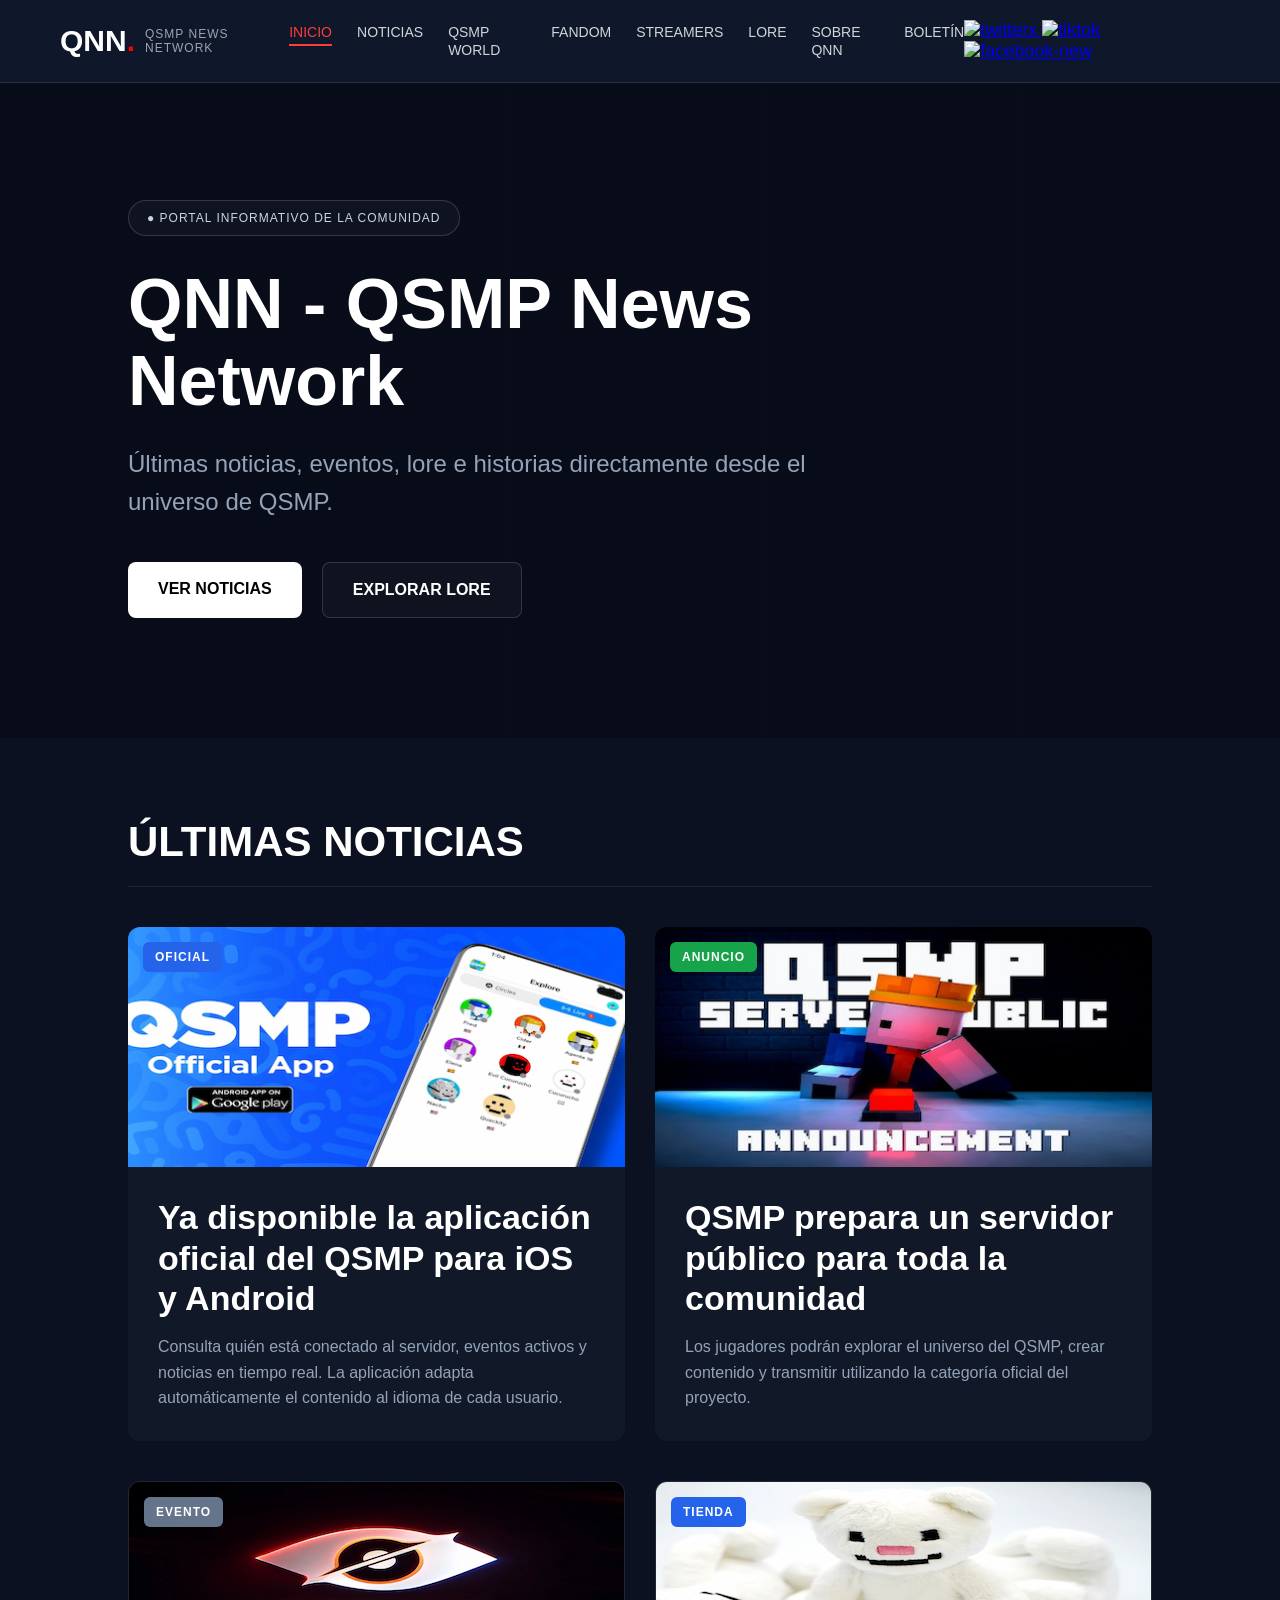
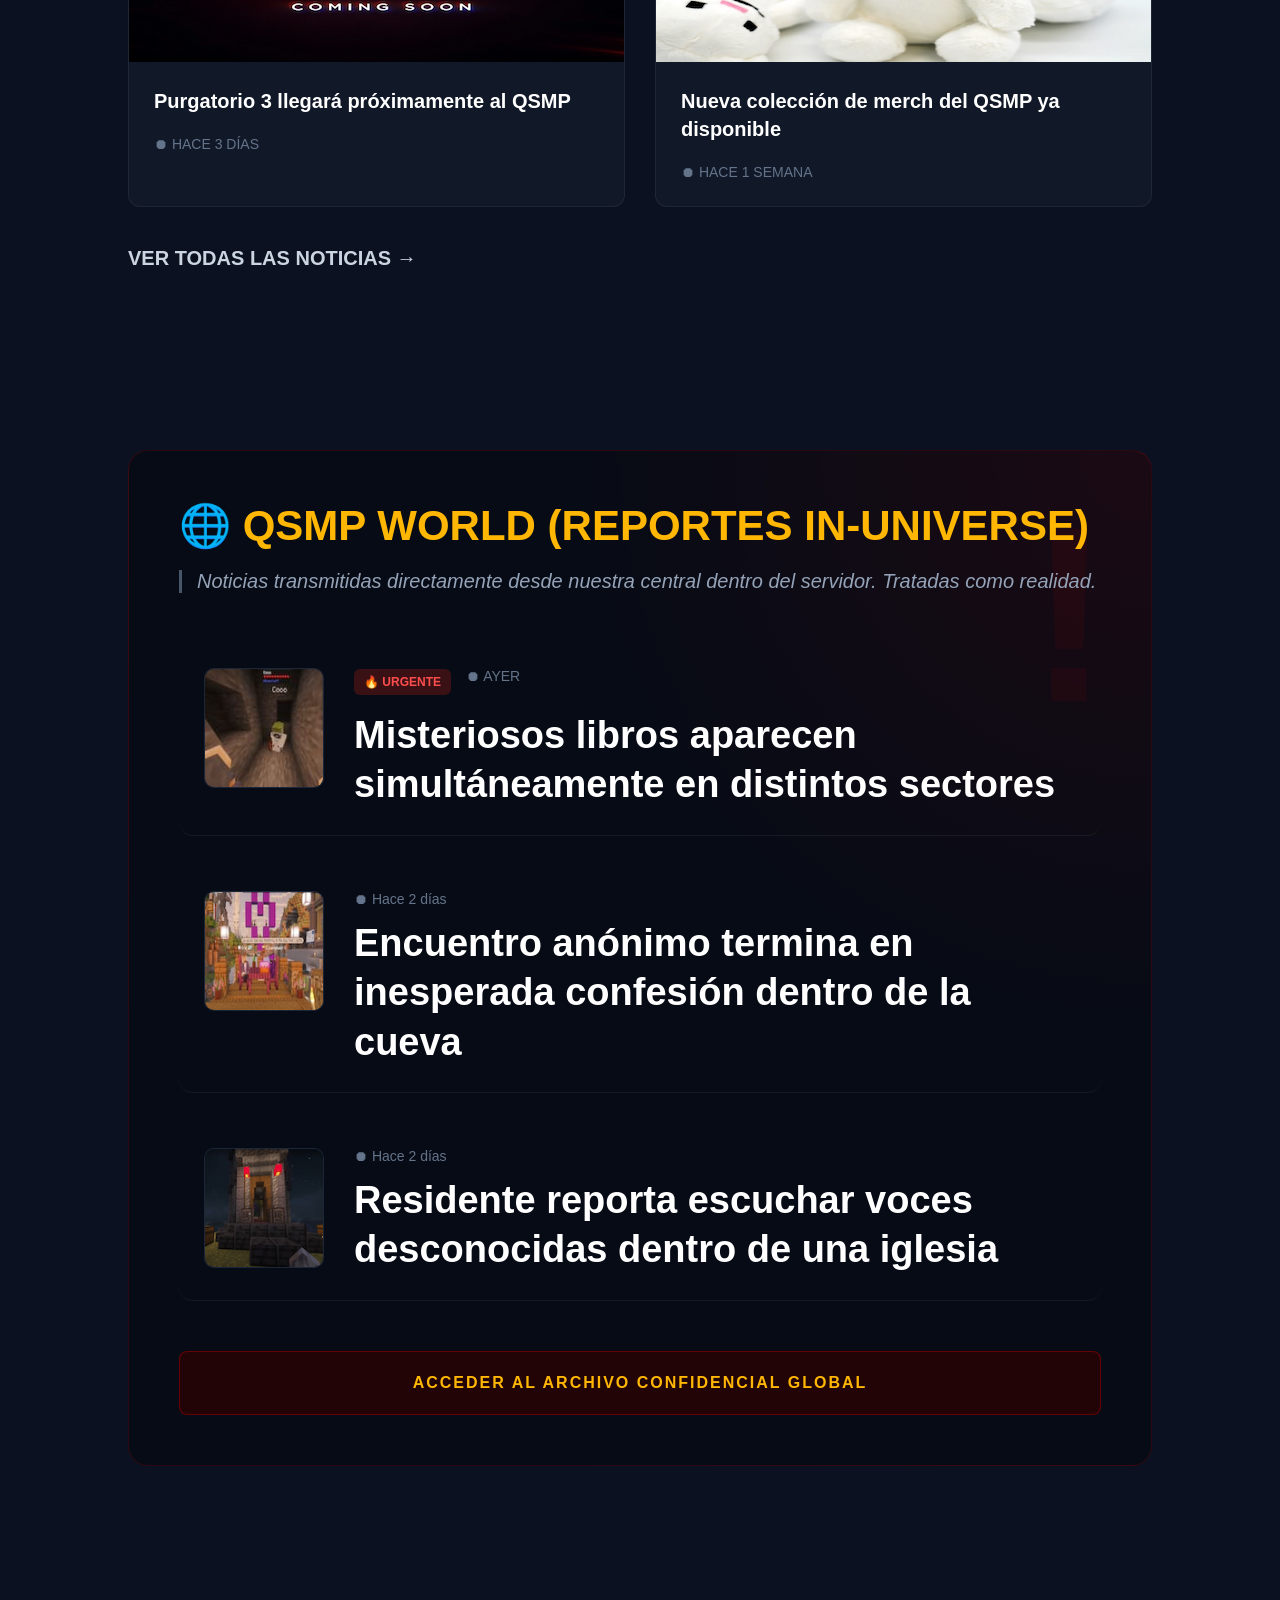
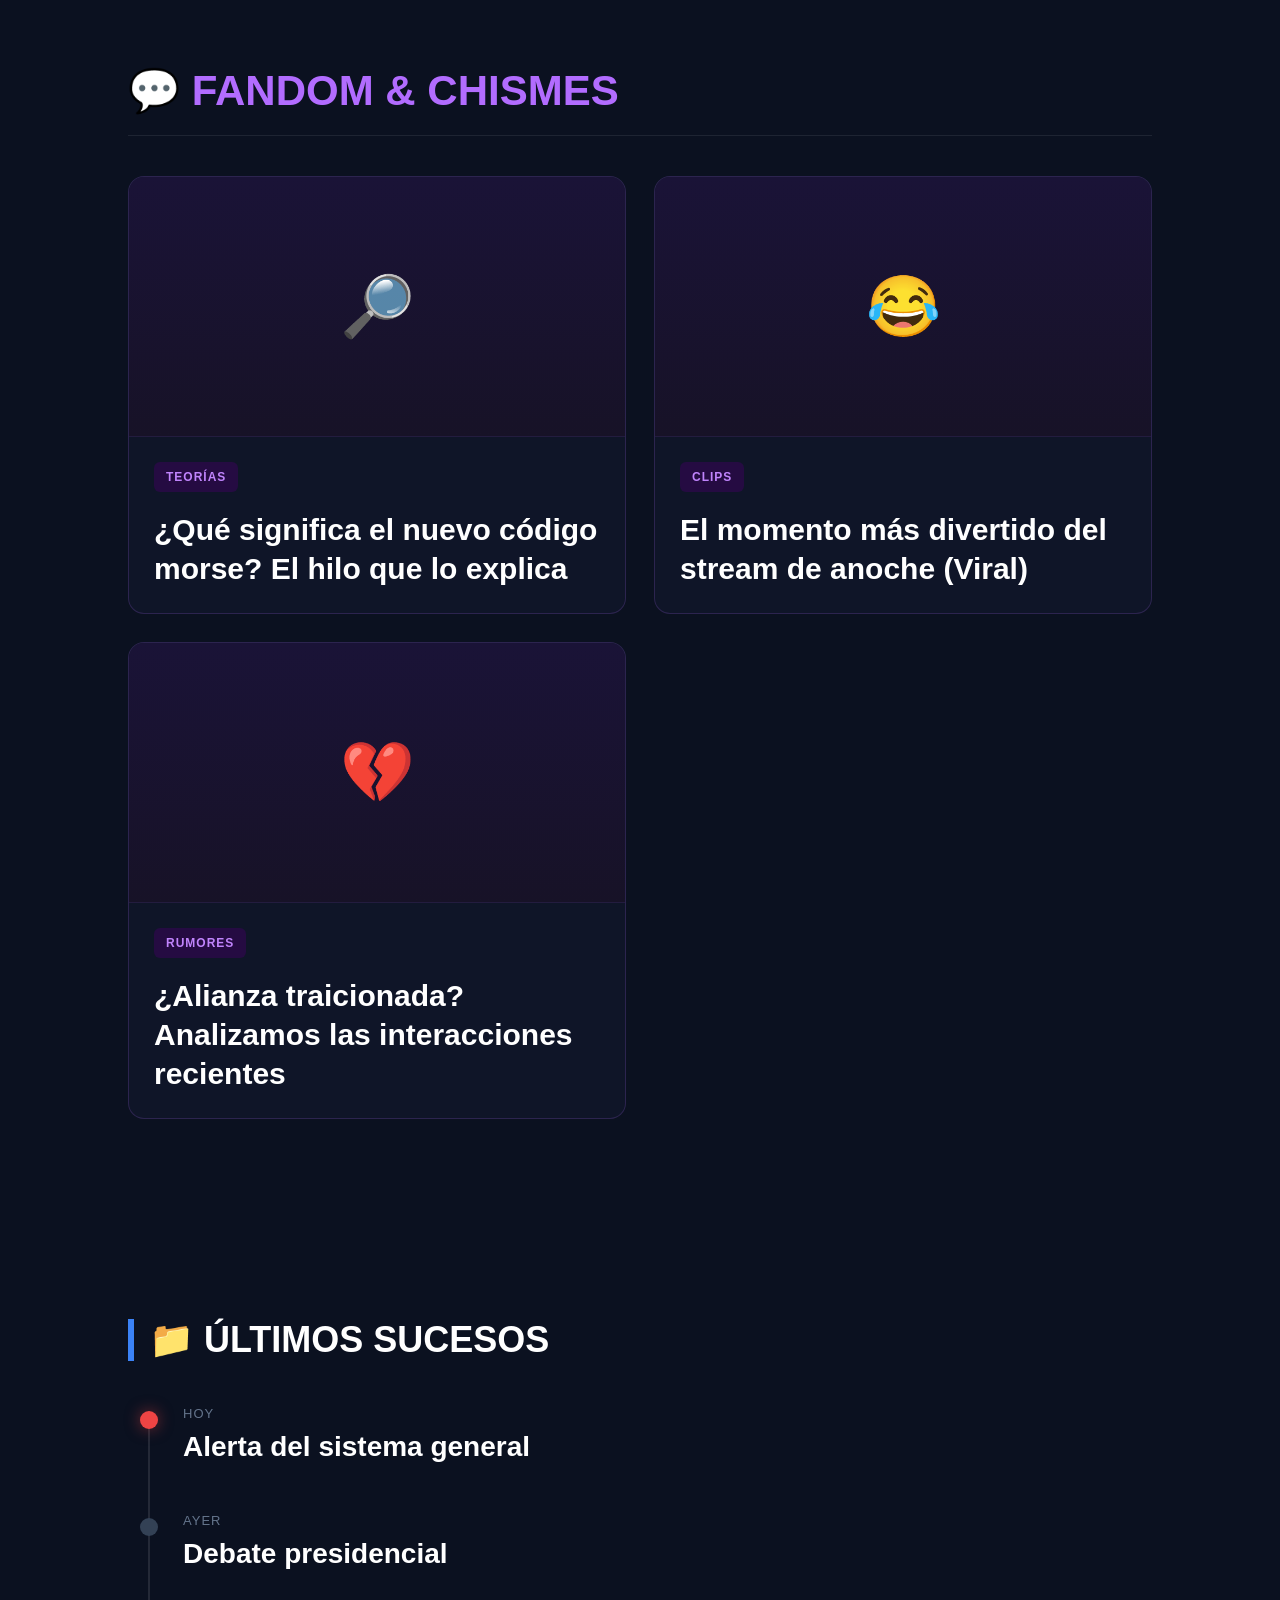
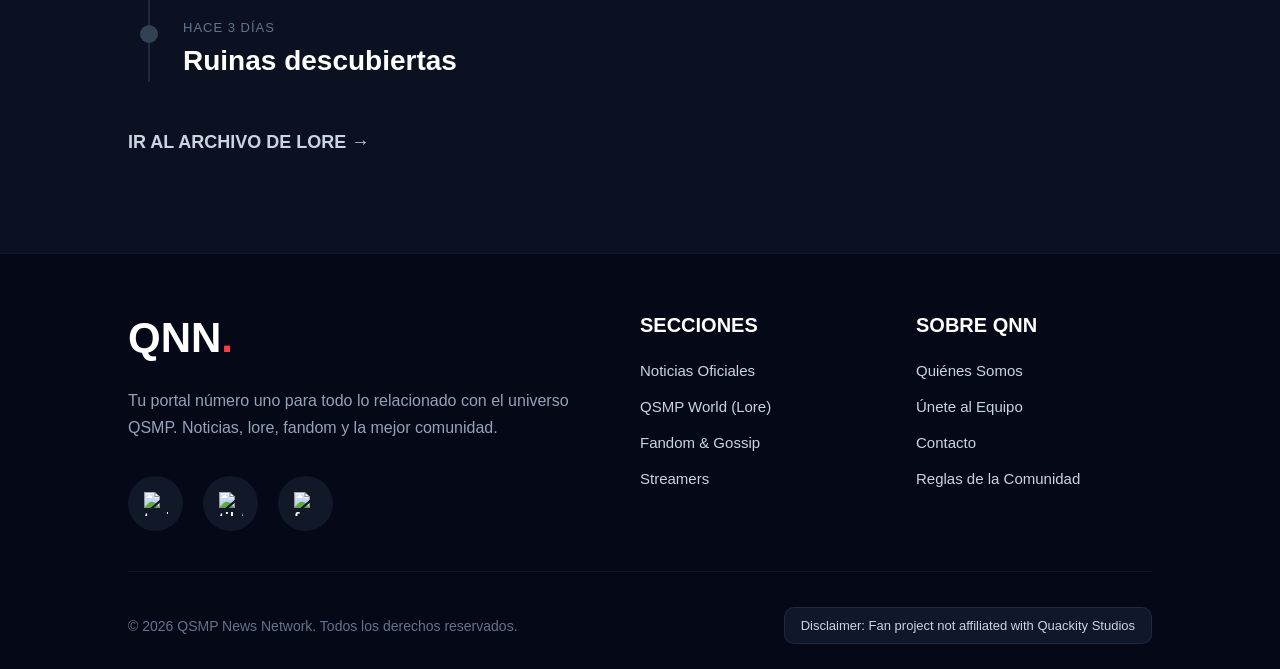
==== commit 71710473: "se crearon varias paginas y conexion bd" ====
--- a/index.html
+++ b/index.html
@@ -24,8 +24,9 @@
                 <li><a href="world.html">QSMP WORLD</a></li>
                 <li><a href="fandom.html">FANDOM</a></li>
                 <li><a href="streamers.html">STREAMERS</a></li>
-                <li><a href="#">LORE</a></li>
-                <li><a href="#">SOBRE QNN</a></li>
+                <li><a href="lore.html">LORE</a></li>
+                <li><a href="sobre.html">SOBRE QNN</a></li>
+                <li><a href="boletin.html">BOLETÍN</a></li>
             </ul>
         </nav>
 
@@ -114,20 +115,20 @@
                     OFICIAL
                 </span>
 
-                <div class="placeholder">
-                    [Banner de Verano]
-                </div>
+                <img
+                    src="imagenes/app qsmp.jpg"
+                    alt="Aplicacion QSMP">
 
             </div>
 
             <div class="news-content">
 
                 <h3>
-                    Anunciado el nuevo evento de verano con recompensas exclusivas
+                    Ya disponible la aplicación oficial del QSMP para iOS y Android
                 </h3>
 
                 <p>
-                    El QSMP prepara nuevas actividades y eventos especiales para los jugadores.
+                    Consulta quién está conectado al servidor, eventos activos y noticias en tiempo real. La aplicación adapta automáticamente el contenido al idioma de cada usuario.
                 </p>
 
             </div>
@@ -140,23 +141,23 @@
             <div class="news-image">
 
                 <span class="tag community">
-                    COMUNIDAD
+                    ANUNCIO
                 </span>
 
-                <div class="placeholder">
-                    [Gráficos Twitch]
-                </div>
+                <img
+                    src="imagenes/server public.jpg"
+                    alt="Server Público">
 
             </div>
 
             <div class="news-content">
 
                 <h3>
-                    Récord histórico: Más de 100k espectadores simultáneos
+                    QSMP prepara un servidor público para toda la comunidad
                 </h3>
 
                 <p>
-                    El regreso del QSMP rompe récords en Twitch y redes sociales.
+                    Los jugadores podrán explorar el universo del QSMP, crear contenido y transmitir utilizando la categoría oficial del proyecto.
                 </p>
 
             </div>
@@ -174,19 +175,19 @@
             <div class="mini-image">
 
                 <span class="tag update">
-                    ACTUALIZACIÓN
+                    EVENTO
                 </span>
 
-                <div class="placeholder">
-                    [Bloques QSMP]
-                </div>
+                <img
+                    src="imagenes/Purgatory_3.jpg"
+                    alt="Purgatorio 3">
 
             </div>
 
             <div class="mini-content">
 
                 <h4>
-                    Notas del parche v2.4: Cambios en construcción
+                    Purgatorio 3 llegará próximamente al QSMP
                 </h4>
 
                 <span class="news-date">
@@ -203,19 +204,19 @@
             <div class="mini-image">
 
                 <span class="tag official">
-                    OFICIAL
+                    TIENDA
                 </span>
 
-                <div class="placeholder">
-                    [Siluetas]
-                </div>
+                <img
+                    src="imagenes/cucurucho_plushie.jpg"
+                    alt="Merch">
 
             </div>
 
             <div class="mini-content">
 
                 <h4>
-                    Nuevos integrantes podrían llegar pronto
+                    Nueva colección de merch del QSMP ya disponible
                 </h4>
 
                 <span class="news-date">
@@ -271,7 +272,9 @@
             <article class="world-item">
 
                 <div class="world-image">
-                    [Img]
+                    <img
+                        src="imagenes/libros_inicio.jpg"
+                        alt="Noticia 1">
                 </div>
 
                 <div class="world-content">
@@ -304,7 +307,9 @@
             <article class="world-item">
 
                 <div class="world-image">
-                    [Img]
+                    <img
+                        src="imagenes/carta_inicio.jpg"
+                        alt="Noticia 2">
                 </div>
 
                 <div class="world-content">
@@ -329,7 +334,9 @@
             <article class="world-item">
 
                 <div class="world-image">
-                    [Img]
+                    <img
+                        src="imagenes/iglesia_inicio.jpg"
+                        alt="Noticia 3">
                 </div>
 
                 <div class="world-content">
--- a/styles.css
+++ b/styles.css
@@ -299,12 +299,35 @@
 /* IMAGEN */
 
 .news-image{
-    height:250px;
-    background:#1e293b;
-    position:relative;
-    display:flex;
-    align-items:center;
-    justify-content:center;
+
+height:240px;
+
+position:relative;
+
+overflow:hidden;
+
+background:#1f2937;
+
+}
+
+.news-image img{
+
+width:100%;
+
+height:100%;
+
+object-fit:cover;
+
+display:block;
+
+transition:.4s;
+
+}
+
+.news-card:hover .news-image img{
+
+transform:scale(1.05);
+
 }
 
 /* CONTENIDO */
@@ -540,18 +563,44 @@
     transform:translateY(-3px);
 }
 
+.world-link:hover .world-image img{
+
+transform:scale(1.08);
+
+}
+
 /* IMAGEN */
 
 .world-image{
-    width:130px;
-    height:130px;
-    background:#0f172a;
-    border-radius:10px;
-    display:flex;
-    align-items:center;
-    justify-content:center;
-    color:#334155;
-    flex-shrink:0;
+
+width:120px;
+
+height:120px;
+
+overflow:hidden;
+
+border-radius:10px;
+
+background:#081327;
+
+border:1px solid rgba(255,255,255,.08);
+
+flex-shrink:0;
+
+}
+
+.world-image img{
+
+width:100%;
+
+height:100%;
+
+object-fit:cover;
+
+display:block;
+
+transition:.4s;
+
 }
 
 /* CONTENIDO */
@@ -605,6 +654,8 @@
 .world-link:hover h3{
     color:#ffb703;
 }
+
+
 
 /* BOTÓN */
 
@@ -1124,348 +1175,369 @@
 
 .news-page-header{
 
+padding-top:100px;
+
+padding-left:10%;
+
+padding-right:10%;
+
+padding-bottom:40px;
+
+}
+
+/* TEXTO */
+
+.news-header-content{
+
+padding-bottom:50px;
+
+border-bottom:
+
+1px solid rgba(255,255,255,0.08);
+
+}
+
+.news-header-content h1{
+
+font-size:58px;
+
+font-weight:800;
+
+color:white;
+
+margin-bottom:20px;
+
+}
+
+.news-header-content p{
+
+font-size:22px;
+
+color:#94a3b8;
+
+max-width:850px;
+
+line-height:1.7;
+
+}
+
+/* FILTROS */
+
+.news-filters{
+
+display:flex;
+
+gap:12px;
+
+flex-wrap:wrap;
+
+margin-top:40px;
+
+}
+
+/* BOTÓN */
+
+.filter{
+
+background:#111827;
+
+border:
+
+1px solid rgba(255,255,255,0.08);
+
 padding:
 
-180px
+14px 24px;
+
+border-radius:999px;
+
+color:#94a3b8;
+
+cursor:pointer;
+
+font-size:13px;
+
+font-weight:700;
+
+transition:0.3s;
+
+}
+
+/* HOVER */
+
+.filter:hover{
+
+background:#172554;
+
+color:white;
+
+}
+
+/* ACTIVO */
+
+.filter.active{
+
+background:#2563eb;
+
+color:white;
+
+border-color:#2563eb;
+
+}
+
+@media (max-width:900px){
+
+.news-page-header{
+
+padding-top:100px;
+
+padding-left:8%;
+
+padding-right:8%;
+
+padding-bottom:30px;
+
+}
+
+.news-header-content h1{
+
+font-size:36px;
+
+}
+
+.news-header-content p{
+
+font-size:18px;
+
+}
+
+
+.filter{
+
+width:100%;
+
+text-align:center;
+
+}
+
+}
+
+/* ========================= */
+/* GRID ARTÍCULOS */
+/* ========================= */
+
+.news-list{
+
+padding:
+
+0 10% 100px;
+
+display:grid;
+
+grid-template-columns:
+
+repeat(2,1fr);
+
+gap:25px;
+
+}
+
+/* LINK */
+
+.article-link{
+
+text-decoration:none;
+
+display:block;
+
+}
+
+/* CARD */
+
+.article-card{
+
+background:#111827;
+
+border-radius:12px;
+
+overflow:hidden;
+
+transition:.3s;
+
+}
+
+.article-link:hover .article-card{
+
+transform:translateY(-5px);
+
+}
+
+/* IMAGEN */
+
+.article-image{
+
+height:250px;
+
+position:relative;
+
+overflow:hidden;
+
+background:#1f2937;
+
+}
+
+.article-image img{
+
+width:100%;
+
+height:100%;
+
+object-fit:cover;
+
+display:block;
+
+transition:.4s;
+
+}
+
+.article-link:hover .article-image img{
+
+transform:scale(1.05);
+
+}
+
+/* PLACEHOLDER */
+
+.article-placeholder{
+
+color:#64748b;
+
+font-style:italic;
+
+}
+
+/* TAG */
+
+.article-tag{
+
+position:absolute;
+
+top:16px;
+
+left:16px;
+
+padding:
+
+8px
+12px;
+
+border-radius:6px;
+
+font-size:11px;
+
+font-weight:700;
+
+}
+
+/* COLORES */
+
+.official{
+
+background:#2563eb;
+
+color:white;
+
+}
+
+.community{
+
+background:#16a34a;
+
+color:white;
+
+}
+
+.update{
+
+background:#64748b;
+
+color:white;
+
+}
+
+/* CONTENIDO */
+
+.article-content{
+
+padding:28px;
+
+}
+
+.article-content h3{
+
+color:white;
+
+font-size:24px;
+
+line-height:1.35;
+
+margin-bottom:28px;
+
+transition:.3s;
+
+}
+
+.article-link:hover h3{
+
+color:#60a5fa;
+
+}
+
+/* FECHA */
+
+.article-date{
+
+color:#64748b;
+
+font-size:14px;
+
+}
+
+@media (max-width:900px){
+
+.news-list{
+
+grid-template-columns:
+
+1fr;
+
+}
+
+.article-content h3{
+
+font-size:20px;
+
+}
+
+.article-image{
+
+height:200px;
+
+}
+
+}
+
+/* ========================= */
+/* HERO WORLD */
+/* ========================= */
+
+.world-hero{
+
+padding:
+
+60px
 10%
 70px;
-
-color:white;
-
-}
-
-/* TEXTO */
-
-.news-header-content{
-
-padding-bottom:50px;
-
-border-bottom:
-
-1px solid rgba(255,255,255,0.08);
-
-}
-
-.news-header-content h1{
-
-font-size:58px;
-
-font-weight:800;
-
-margin-bottom:20px;
-
-}
-
-.news-header-content p{
-
-font-size:22px;
-
-color:#94a3b8;
-
-max-width:850px;
-
-line-height:1.7;
-
-}
-
-/* FILTROS */
-
-.news-filters{
-
-display:flex;
-
-gap:12px;
-
-flex-wrap:wrap;
-
-margin-top:40px;
-
-}
-
-/* BOTÓN */
-
-.filter{
-
-background:#111827;
-
-border:
-
-1px solid rgba(255,255,255,0.08);
-
-padding:
-
-14px 24px;
-
-border-radius:999px;
-
-color:#94a3b8;
-
-cursor:pointer;
-
-font-size:13px;
-
-font-weight:700;
-
-transition:0.3s;
-
-}
-
-/* HOVER */
-
-.filter:hover{
-
-background:#172554;
-
-color:white;
-
-}
-
-/* ACTIVO */
-
-.filter.active{
-
-background:#2563eb;
-
-color:white;
-
-border-color:#2563eb;
-
-}
-
-@media (max-width:900px){
-
-.news-page-header{
-
-padding:
-
-140px
-8%
-60px;
-
-}
-
-.news-header-content h1{
-
-font-size:36px;
-
-}
-
-.news-header-content p{
-
-font-size:18px;
-
-}
-
-.filter{
-
-width:100%;
-
-text-align:center;
-
-}
-
-}
-
-/* ========================= */
-/* GRID ARTÍCULOS */
-/* ========================= */
-
-.news-list{
-
-padding:
-
-0 10% 100px;
-
-display:grid;
-
-grid-template-columns:
-
-repeat(2,1fr);
-
-gap:25px;
-
-}
-
-/* LINK */
-
-.article-link{
-
-text-decoration:none;
-
-display:block;
-
-}
-
-/* CARD */
-
-.article-card{
-
-background:#111827;
-
-border-radius:12px;
-
-overflow:hidden;
-
-transition:.3s;
-
-}
-
-.article-link:hover .article-card{
-
-transform:translateY(-5px);
-
-}
-
-/* IMAGEN */
-
-.article-image{
-
-height:250px;
-
-background:#1f2937;
-
-position:relative;
-
-display:flex;
-
-justify-content:center;
-
-align-items:center;
-
-}
-
-/* PLACEHOLDER */
-
-.article-placeholder{
-
-color:#64748b;
-
-font-style:italic;
-
-}
-
-/* TAG */
-
-.article-tag{
-
-position:absolute;
-
-top:16px;
-
-left:16px;
-
-padding:
-
-8px
-12px;
-
-border-radius:6px;
-
-font-size:11px;
-
-font-weight:700;
-
-}
-
-/* COLORES */
-
-.official{
-
-background:#2563eb;
-
-color:white;
-
-}
-
-.community{
-
-background:#16a34a;
-
-color:white;
-
-}
-
-.update{
-
-background:#64748b;
-
-color:white;
-
-}
-
-/* CONTENIDO */
-
-.article-content{
-
-padding:28px;
-
-}
-
-.article-content h3{
-
-color:white;
-
-font-size:24px;
-
-line-height:1.35;
-
-margin-bottom:28px;
-
-transition:.3s;
-
-}
-
-.article-link:hover h3{
-
-color:#60a5fa;
-
-}
-
-/* FECHA */
-
-.article-date{
-
-color:#64748b;
-
-font-size:14px;
-
-}
-
-@media (max-width:900px){
-
-.news-list{
-
-grid-template-columns:
-
-1fr;
-
-}
-
-.article-content h3{
-
-font-size:20px;
-
-}
-
-.article-image{
-
-height:200px;
-
-}
-
-}
-
-/* ========================= */
-/* HERO WORLD */
-/* ========================= */
-
-.world-hero{
-
-padding:
-
-180px
-10%
-100px;
 
 }
 
@@ -1575,9 +1647,9 @@
 
 padding:
 
-140px
+60px
 8%
-80px;
+40px;
 
 }
 
@@ -1843,7 +1915,7 @@
 
 padding:
 
-100px
+60px
 10%
 45px;
 
@@ -1895,7 +1967,7 @@
 
 .fandom-hero{
 
-padding-top:100px;
+padding-top:40px;
 
 padding-left:8%;
 
@@ -2136,7 +2208,7 @@
 
 .streamers-hero{
 
-padding-top:120px;
+padding-top:60px;
 
 padding-left:10%;
 
@@ -2190,7 +2262,7 @@
 
 .streamers-hero{
 
-padding-top:100px;
+padding-top:40px;
 
 padding-left:8%;
 
@@ -2218,4 +2290,379 @@
 
 }
 
+}
+
+/* ========================= */
+/* ARCHIVO */
+/* ========================= */
+
+.archive{
+
+padding:0 10% 100px;
+
+}
+
+.archive-grid{
+
+display:grid;
+
+grid-template-columns:
+
+repeat(2,1fr);
+
+gap:30px;
+
+}
+
+.archive-link{
+
+text-decoration:none;
+
+}
+
+.archive-card{
+
+background:#0f1528;
+
+border:1px solid rgba(255,255,255,.08);
+
+border-radius:18px;
+
+padding:40px;
+
+text-align:center;
+
+transition:.3s;
+
+}
+
+.archive-card:hover{
+
+transform:translateY(-5px);
+
+border-color:#2563eb;
+
+}
+
+.archive-avatar{
+
+width:110px;
+
+height:110px;
+
+margin:auto;
+
+margin-bottom:25px;
+
+border-radius:50%;
+
+overflow:hidden;
+
+border:4px solid #050816;
+
+}
+
+.archive-avatar img{
+
+width:100%;
+
+height:100%;
+
+object-fit:cover;
+
+}
+
+.archive-card h3{
+
+font-size:30px;
+
+color:white;
+
+margin-bottom:10px;
+
+}
+
+.archive-role{
+
+display:block;
+
+font-size:12px;
+
+letter-spacing:2px;
+
+color:#3b82f6;
+
+margin-bottom:25px;
+
+}
+
+.archive-card p{
+
+color:#94a3b8;
+
+font-size:18px;
+
+line-height:1.7;
+
+margin-bottom:30px;
+
+}
+
+.archive-tags{
+
+display:flex;
+
+justify-content:center;
+
+gap:10px;
+
+flex-wrap:wrap;
+
+}
+
+.archive-tags span{
+
+padding:10px 14px;
+
+border:1px solid rgba(59,130,246,.3);
+
+border-radius:8px;
+
+color:#60a5fa;
+
+font-size:12px;
+
+}
+
+@media (max-width:900px){
+
+.archive-grid{
+
+grid-template-columns:1fr;
+
+}
+
+.archive-card{
+
+padding:28px;
+
+}
+
+}
+
+
+/* ========================= */
+/* NEWSLETTER */
+/* ========================= */
+
+.newsletter-section{
+
+padding:
+
+60px
+10%
+80px;
+
+display:flex;
+
+justify-content:center;
+
+}
+
+.newsletter-card{
+
+width:100%;
+
+max-width:900px;
+
+background:
+
+linear-gradient(
+180deg,
+#101a36 0%,
+#0b1328 100%
+);
+
+border:
+
+1px solid rgba(255,255,255,.08);
+
+border-radius:20px;
+
+padding:60px;
+
+text-align:center;
+
+box-shadow:
+
+0 0 30px rgba(0,0,0,.25);
+
+}
+
+.newsletter-icon{
+
+font-size:70px;
+
+color:#3b82f6;
+
+margin-bottom:25px;
+
+}
+
+.newsletter-card h1{
+
+font-size:60px;
+
+font-weight:900;
+
+line-height:1;
+
+color:white;
+
+margin-bottom:25px;
+
+}
+
+.newsletter-description{
+
+max-width:700px;
+
+margin:auto;
+
+font-size:24px;
+
+line-height:1.8;
+
+color:#9ca3af;
+
+margin-bottom:50px;
+
+}
+
+.newsletter-form{
+
+max-width:600px;
+
+margin:auto;
+
+display:flex;
+
+flex-direction:column;
+
+gap:20px;
+
+text-align:left;
+
+}
+
+.newsletter-form label{
+
+font-size:13px;
+
+letter-spacing:1px;
+
+font-weight:600;
+
+color:#94a3b8;
+
+}
+
+.newsletter-form input{
+
+width:100%;
+
+padding:18px;
+
+border-radius:10px;
+
+border:
+
+1px solid rgba(255,255,255,.1);
+
+background:#050b18;
+
+color:white;
+
+font-size:16px;
+
+outline:none;
+
+}
+
+.newsletter-form input:focus{
+
+border-color:#3b82f6;
+
+}
+
+.newsletter-form button{
+
+margin-top:15px;
+
+padding:20px;
+
+border:none;
+
+border-radius:10px;
+
+background:#2563eb;
+
+color:white;
+
+font-size:18px;
+
+font-weight:700;
+
+cursor:pointer;
+
+transition:.3s;
+
+}
+
+.newsletter-form button:hover{
+
+background:#3b82f6;
+
+transform:translateY(-2px);
+
+}
+
+@media (max-width:900px){
+
+.newsletter-section{
+
+padding:
+
+60px
+8%
+50px;
+
+}
+
+.newsletter-card{
+
+padding:35px;
+
+}
+
+.newsletter-card h1{
+
+font-size:40px;
+
+}
+
+.newsletter-description{
+
+font-size:18px;
+
+line-height:1.6;
+
+}
+
+.newsletter-icon{
+
+font-size:50px;
+
+}
+
 }
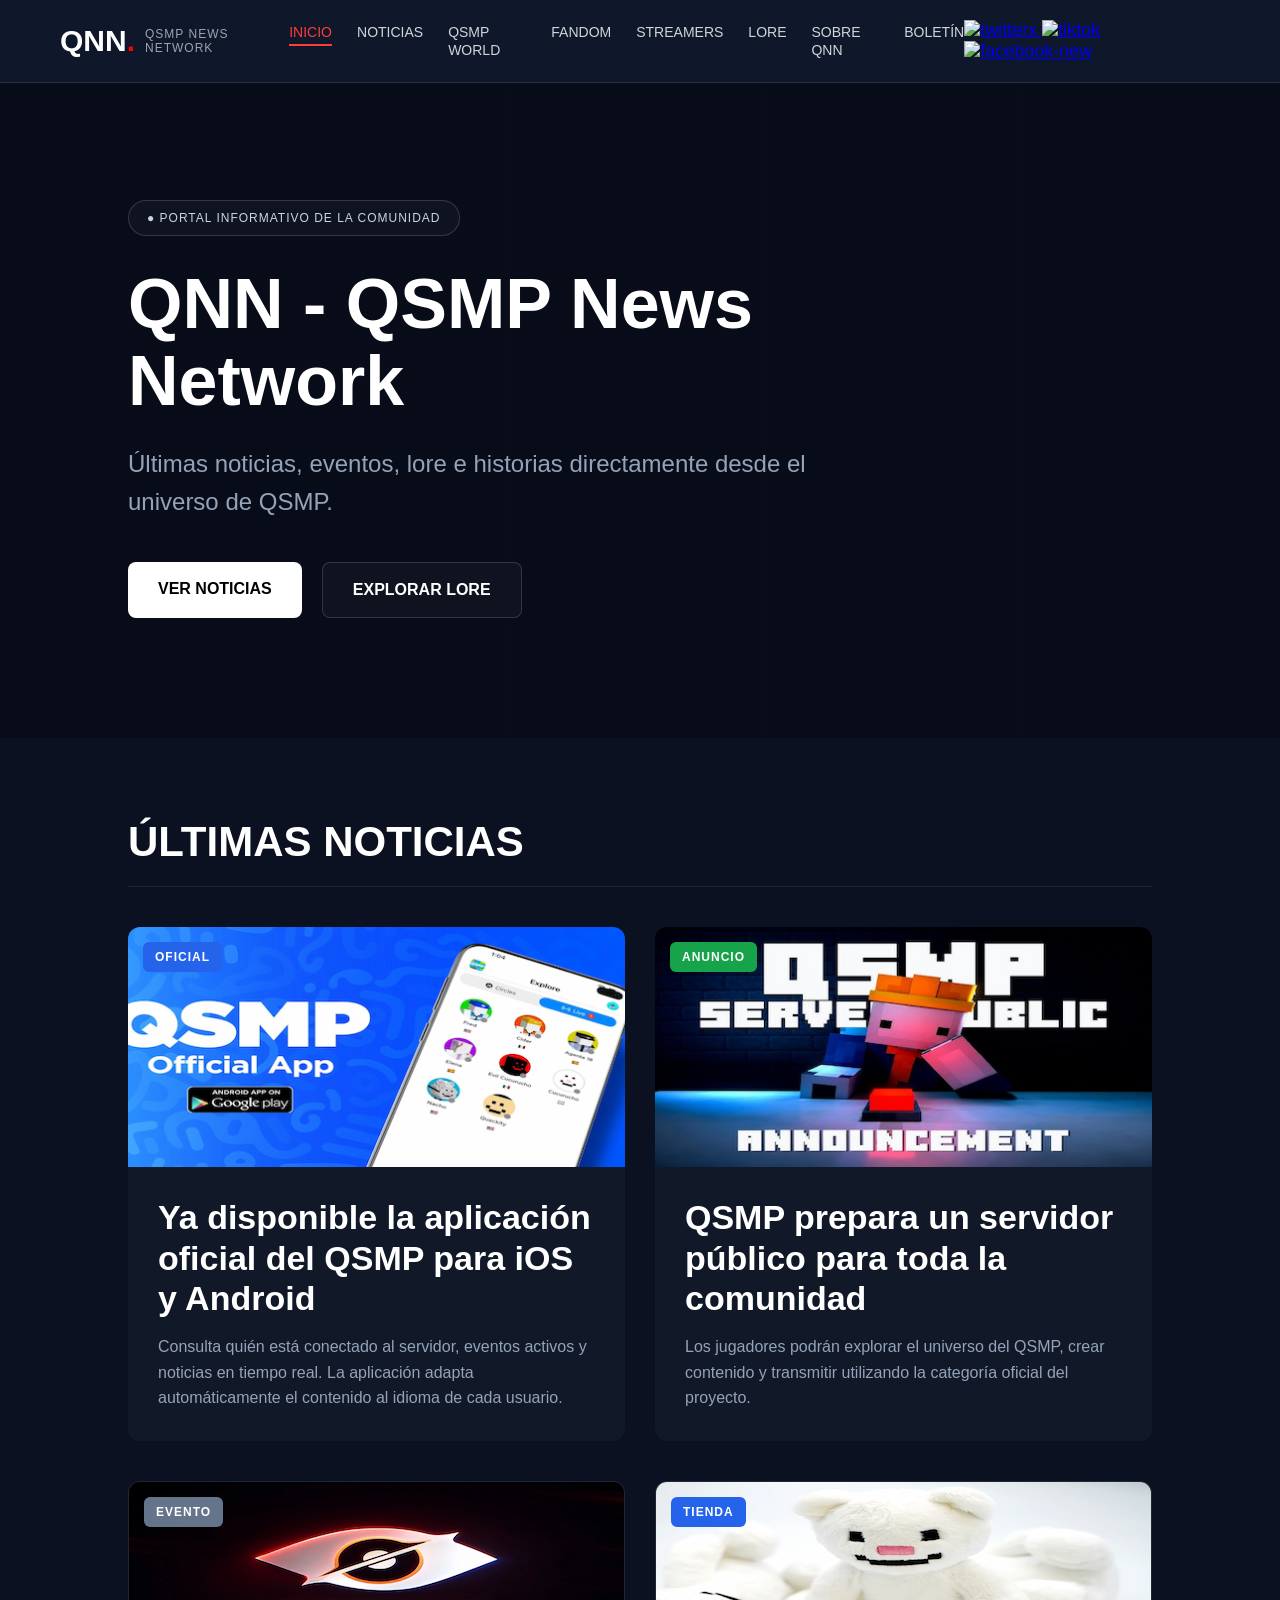
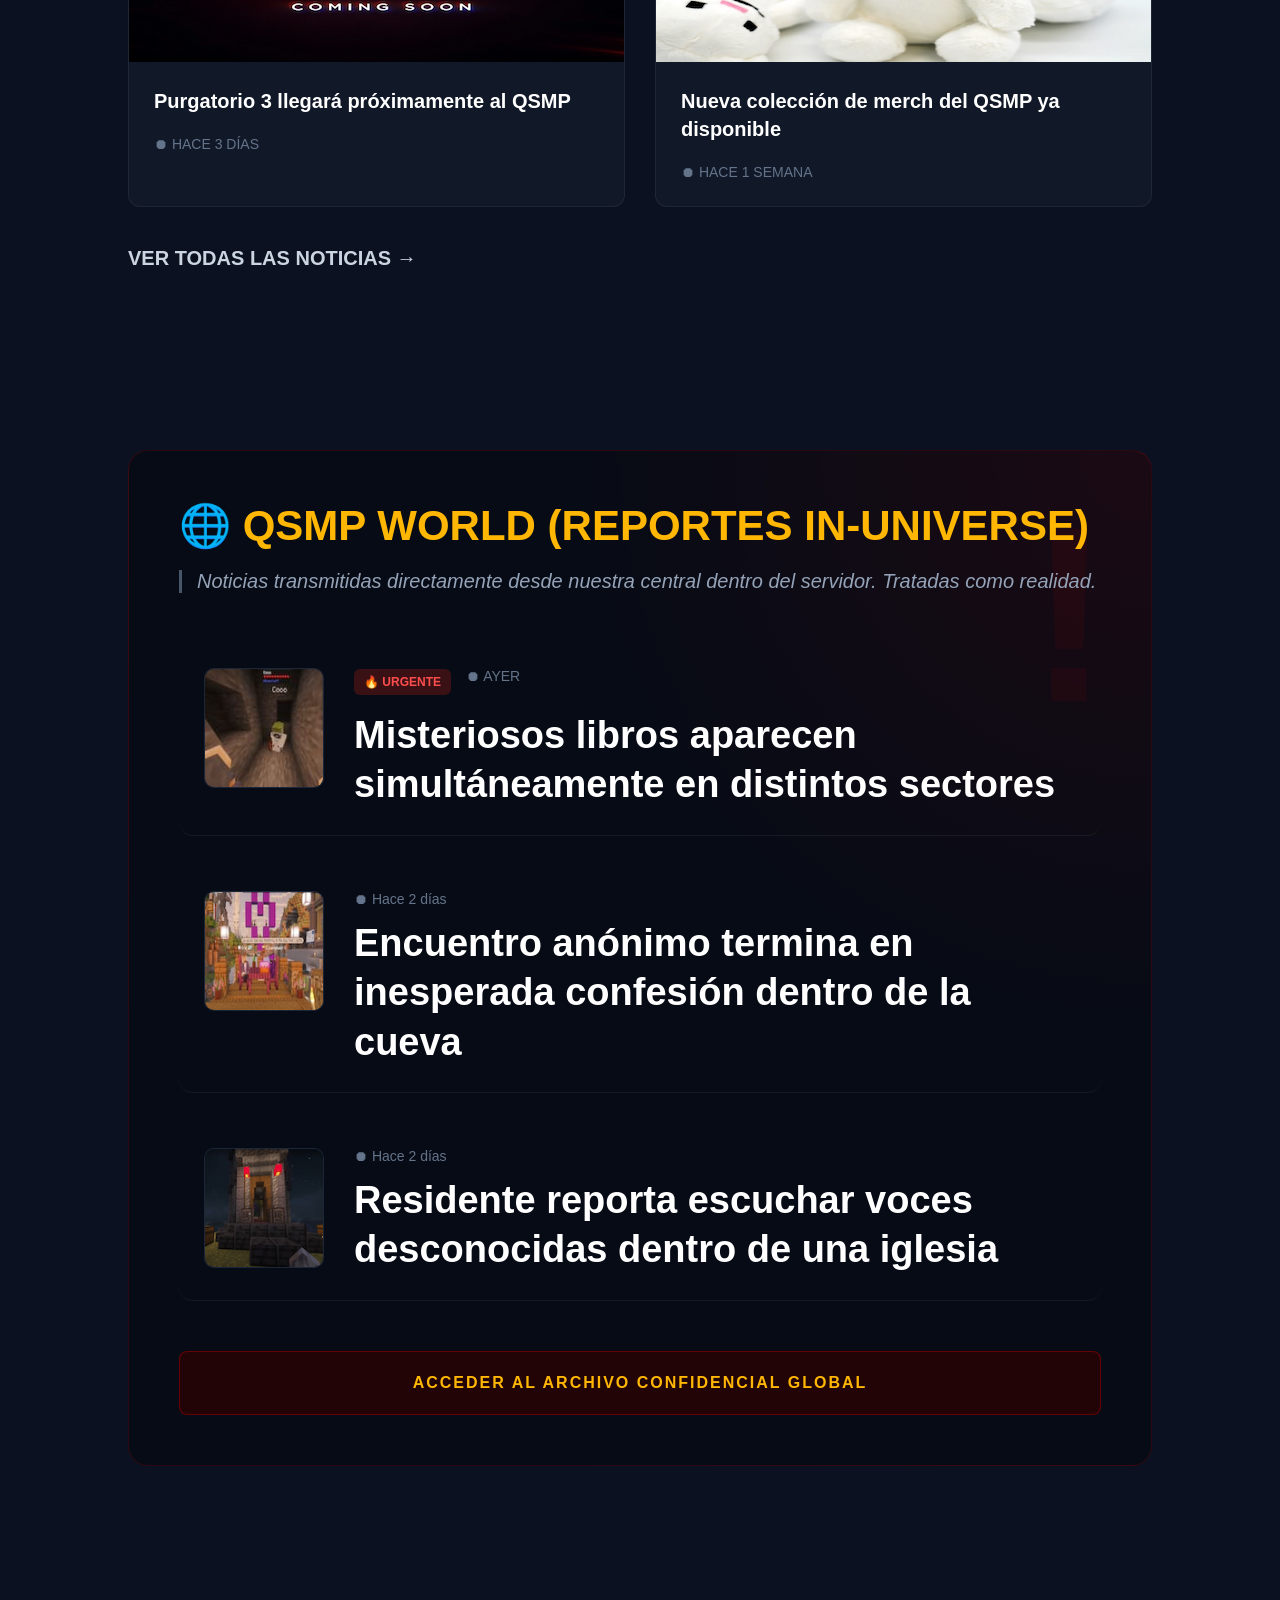
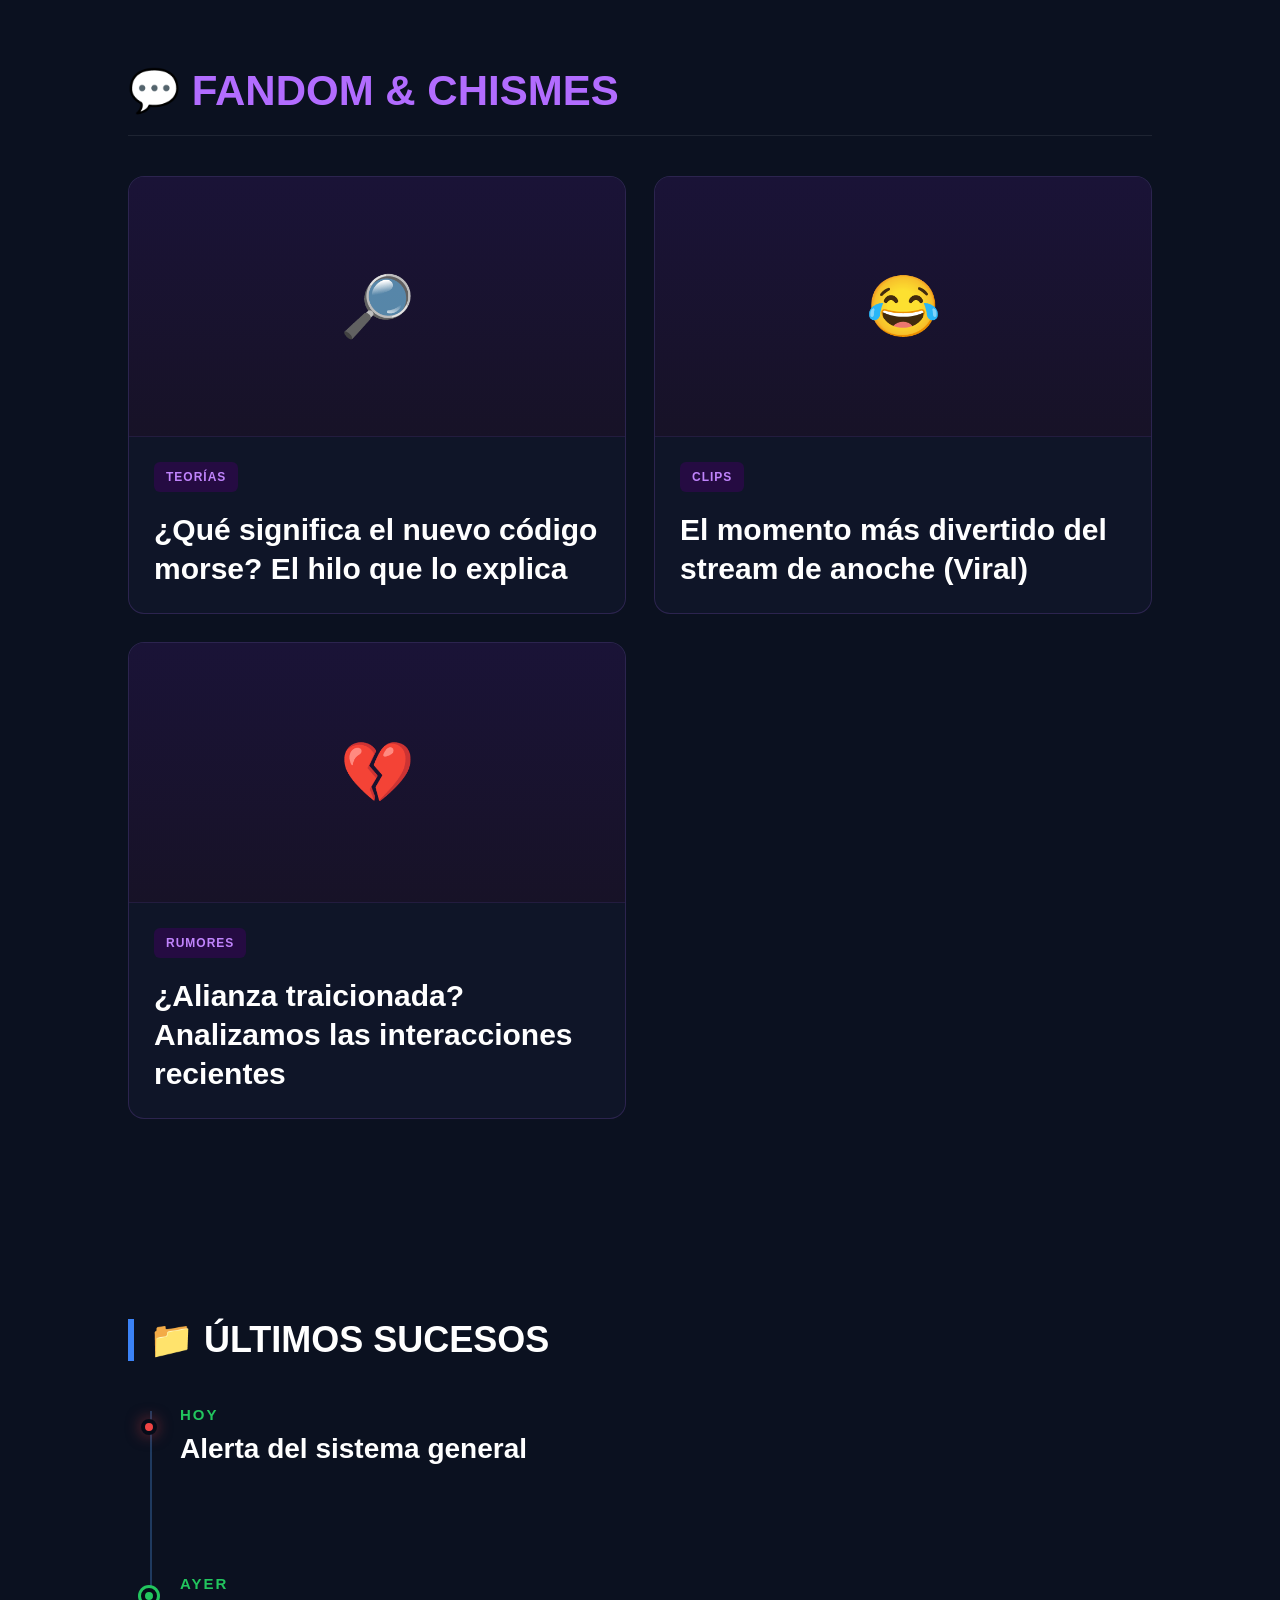
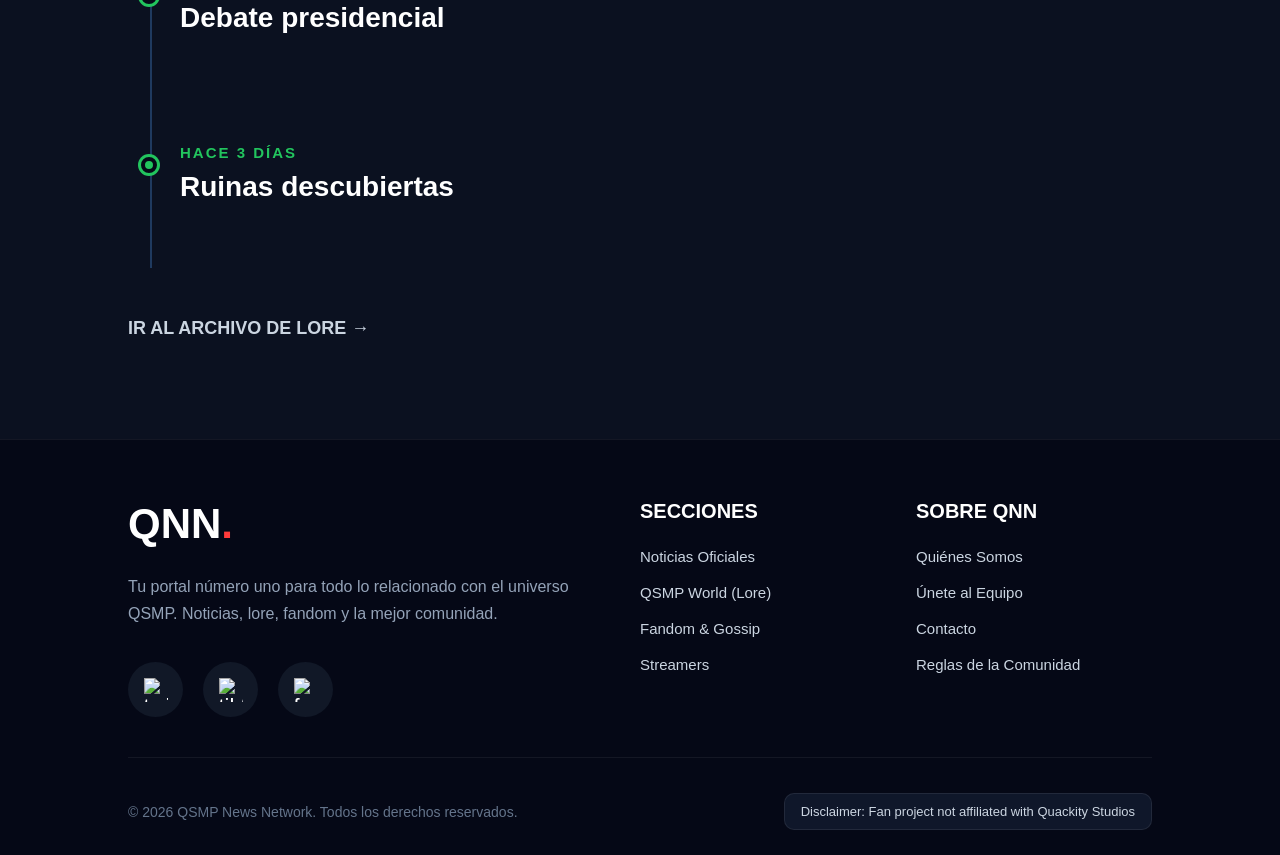
==== commit 0b83a98e: "proyecto listo BD funciona" ====
--- a/index.html
+++ b/index.html
@@ -267,7 +267,7 @@
     <div class="world-list">
 
         <!-- NOTICIA 1 -->
-        <a href="noticia1.html" class="world-link">
+        <a href="#" class="world-link">
 
             <article class="world-item">
 
@@ -302,7 +302,7 @@
         </a>
 
         <!-- NOTICIA 2 -->
-        <a href="noticia2.html" class="world-link">
+        <a href="#" class="world-link">
 
             <article class="world-item">
 
@@ -329,7 +329,7 @@
         </a>
 
         <!-- NOTICIA 3 -->
-        <a href="noticia3.html" class="world-link">
+        <a href="#" class="world-link">
 
             <article class="world-item">
 
@@ -383,7 +383,7 @@
     <div class="fandom-grid">
 
         <!-- CARD 1 -->
-        <a href="teoria1.html" class="fandom-link">
+        <a href="#" class="fandom-link">
 
             <article class="fandom-card">
 
@@ -408,7 +408,7 @@
         </a>
 
         <!-- CARD 2 -->
-        <a href="clip1.html" class="fandom-link">
+        <a href="#" class="fandom-link">
 
             <article class="fandom-card">
 
@@ -433,7 +433,7 @@
         </a>
 
         <!-- CARD 3 -->
-        <a href="rumor1.html" class="fandom-link">
+        <a href="#" class="fandom-link">
 
             <article class="fandom-card">
 
@@ -477,7 +477,7 @@
     <div class="timeline">
 
         <!-- ITEM -->
-        <a href="suceso1.html" class="timeline-link">
+        <a href="#" class="timeline-link">
 
             <div class="timeline-item active">
 
@@ -500,7 +500,7 @@
         </a>
 
         <!-- ITEM -->
-        <a href="suceso2.html" class="timeline-link">
+        <a href="#" class="timeline-link">
 
             <div class="timeline-item">
 
@@ -523,7 +523,7 @@
         </a>
 
         <!-- ITEM -->
-        <a href="suceso3.html" class="timeline-link">
+        <a href="#" class="timeline-link">
 
             <div class="timeline-item">
 
--- a/styles.css
+++ b/styles.css
@@ -2665,4 +2665,458 @@
 
 }
 
+}
+
+/* ========================= */
+/* MENSAJES REGISTRO */
+/* ========================= */
+
+.mensaje-registro{
+
+display:none;
+
+max-width:600px;
+
+margin:0 auto 25px;
+
+padding:18px;
+
+border-radius:12px;
+
+font-weight:700;
+
+text-align:center;
+
+}
+
+.mensaje-exito{
+
+background:#16a34a;
+
+color:white;
+
+display:block;
+
+}
+
+.mensaje-error{
+
+background:#dc2626;
+
+color:white;
+
+display:block;
+
+}
+
+/* ========================= */
+/* ABOUT */
+/* ========================= */
+
+.about-section{
+
+padding:
+40px 10% 80px;
+
+display:flex;
+
+justify-content:center;
+
+}
+
+.about-card{
+
+width:100%;
+
+max-width:1200px;
+
+background:#050b18;
+
+border:
+1px solid rgba(255,255,255,.08);
+
+border-radius:20px;
+
+padding:40px;
+
+}
+
+.about-header{
+
+display:flex;
+
+align-items:center;
+
+gap:18px;
+
+margin-bottom:25px;
+
+}
+
+.about-icon{
+
+font-size:40px;
+
+color:#94a3b8;
+
+}
+
+.about-header h1{
+
+margin:0;
+
+font-size:55px;
+
+font-weight:900;
+
+color:white;
+
+}
+
+.about-header p{
+
+margin-top:10px;
+
+color:#9ca3af;
+
+font-size:20px;
+
+}
+
+.about-card hr{
+
+border:none;
+
+height:1px;
+
+background:
+rgba(255,255,255,.08);
+
+margin:30px 0;
+
+}
+
+.about-block{
+
+margin-bottom:45px;
+
+}
+
+.about-block h2{
+
+font-size:30px;
+
+color:white;
+
+margin-bottom:18px;
+
+}
+
+.about-block p{
+
+font-size:20px;
+
+line-height:1.8;
+
+color:#e5e7eb;
+
+}
+
+.about-disclaimer{
+
+background:
+rgba(120,0,0,.15);
+
+border-left:
+5px solid #ef4444;
+
+padding:25px;
+
+border-radius:12px;
+
+}
+
+.about-disclaimer h3{
+
+color:#ff4d4d;
+
+margin-bottom:15px;
+
+font-size:24px;
+
+}
+
+.about-disclaimer p{
+
+color:#f3f4f6;
+
+line-height:1.8;
+
+}
+
+@media (max-width:900px){
+
+.about-section{
+
+padding:
+30px 8% 50px;
+
+}
+
+.about-card{
+
+padding:25px;
+
+}
+
+.about-header h1{
+
+font-size:40px;
+
+}
+
+.about-header p{
+
+font-size:17px;
+
+}
+
+.about-block h2{
+
+font-size:24px;
+
+}
+
+.about-block p{
+
+font-size:17px;
+
+}
+
+}
+
+/* ========================= */
+/* LORE ARCHIVE */
+/* ========================= */
+
+.lore-section{
+
+padding:
+40px 10% 80px;
+
+display:flex;
+
+justify-content:center;
+
+}
+
+.lore-card{
+
+width:100%;
+
+max-width:1300px;
+
+background:#050b18;
+
+border:
+1px solid rgba(255,255,255,.08);
+
+border-radius:20px;
+
+padding:40px;
+
+}
+
+.lore-header{
+
+display:flex;
+
+gap:20px;
+
+align-items:center;
+
+margin-bottom:25px;
+
+}
+
+.lore-icon{
+
+font-size:42px;
+
+color:#22c55e;
+
+}
+
+.lore-header h1{
+
+font-size:58px;
+
+font-weight:900;
+
+color:white;
+
+margin:0;
+
+}
+
+.lore-header p{
+
+color:#9ca3af;
+
+font-size:22px;
+
+margin-top:10px;
+
+}
+
+.lore-card hr{
+
+border:none;
+
+height:1px;
+
+background:
+rgba(255,255,255,.08);
+
+margin:30px 0;
+
+}
+
+
+/* TIMELINE */
+
+.timeline{
+
+position:relative;
+
+padding-left:40px;
+
+}
+
+.timeline::before{
+
+content:"";
+
+position:absolute;
+
+left:10px;
+
+top:0;
+
+bottom:0;
+
+width:2px;
+
+background:#1f3a5f;
+
+}
+
+.timeline-item{
+
+position:relative;
+
+padding-bottom:60px;
+
+}
+
+.timeline-dot{
+
+position:absolute;
+
+left:-39px;
+
+top:8px;
+
+width:16px;
+
+height:16px;
+
+border-radius:50%;
+
+background:#22c55e;
+
+border:4px solid #050b18;
+
+box-shadow:
+0 0 0 3px #22c55e;
+
+}
+
+.timeline-date{
+
+display:block;
+
+font-size:15px;
+
+font-weight:700;
+
+letter-spacing:2px;
+
+color:#22c55e;
+
+margin-bottom:10px;
+
+}
+
+.timeline-content h2{
+
+font-size:42px;
+
+color:white;
+
+margin-bottom:15px;
+
+}
+
+.timeline-content h2 span{
+
+font-size:24px;
+
+font-weight:400;
+
+color:#64748b;
+
+margin-left:10px;
+
+}
+
+.timeline-content p{
+
+font-size:24px;
+
+line-height:1.8;
+
+color:#cbd5e1;
+
+max-width:900px;
+
+margin-bottom:25px;
+
+}
+
+.timeline-content a{
+
+display:inline-block;
+
+padding:
+12px 18px;
+
+background:#1e2d4d;
+
+color:white;
+
+text-decoration:none;
+
+font-weight:700;
+
+border-radius:8px;
+
+transition:.3s;
+
+}
+
+.timeline-content a:hover{
+
+background:#2d4370;
+
 }
